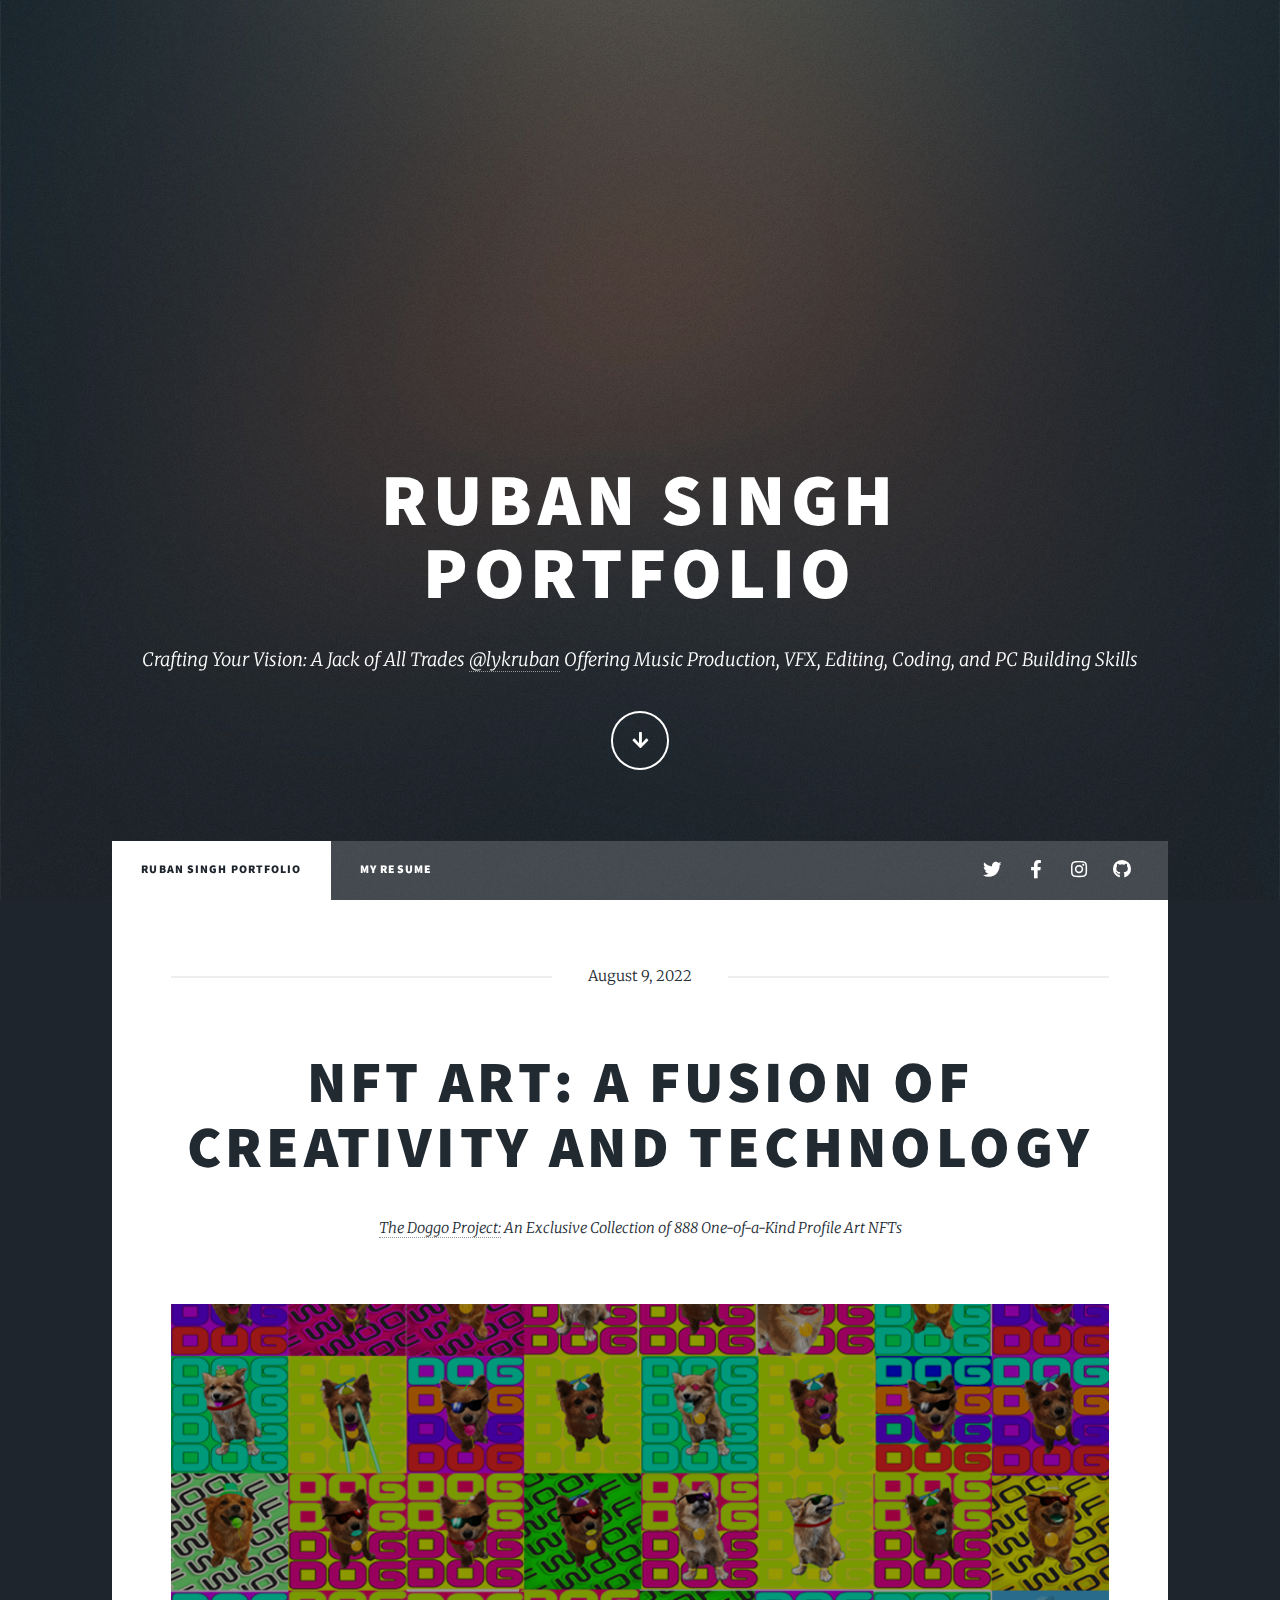
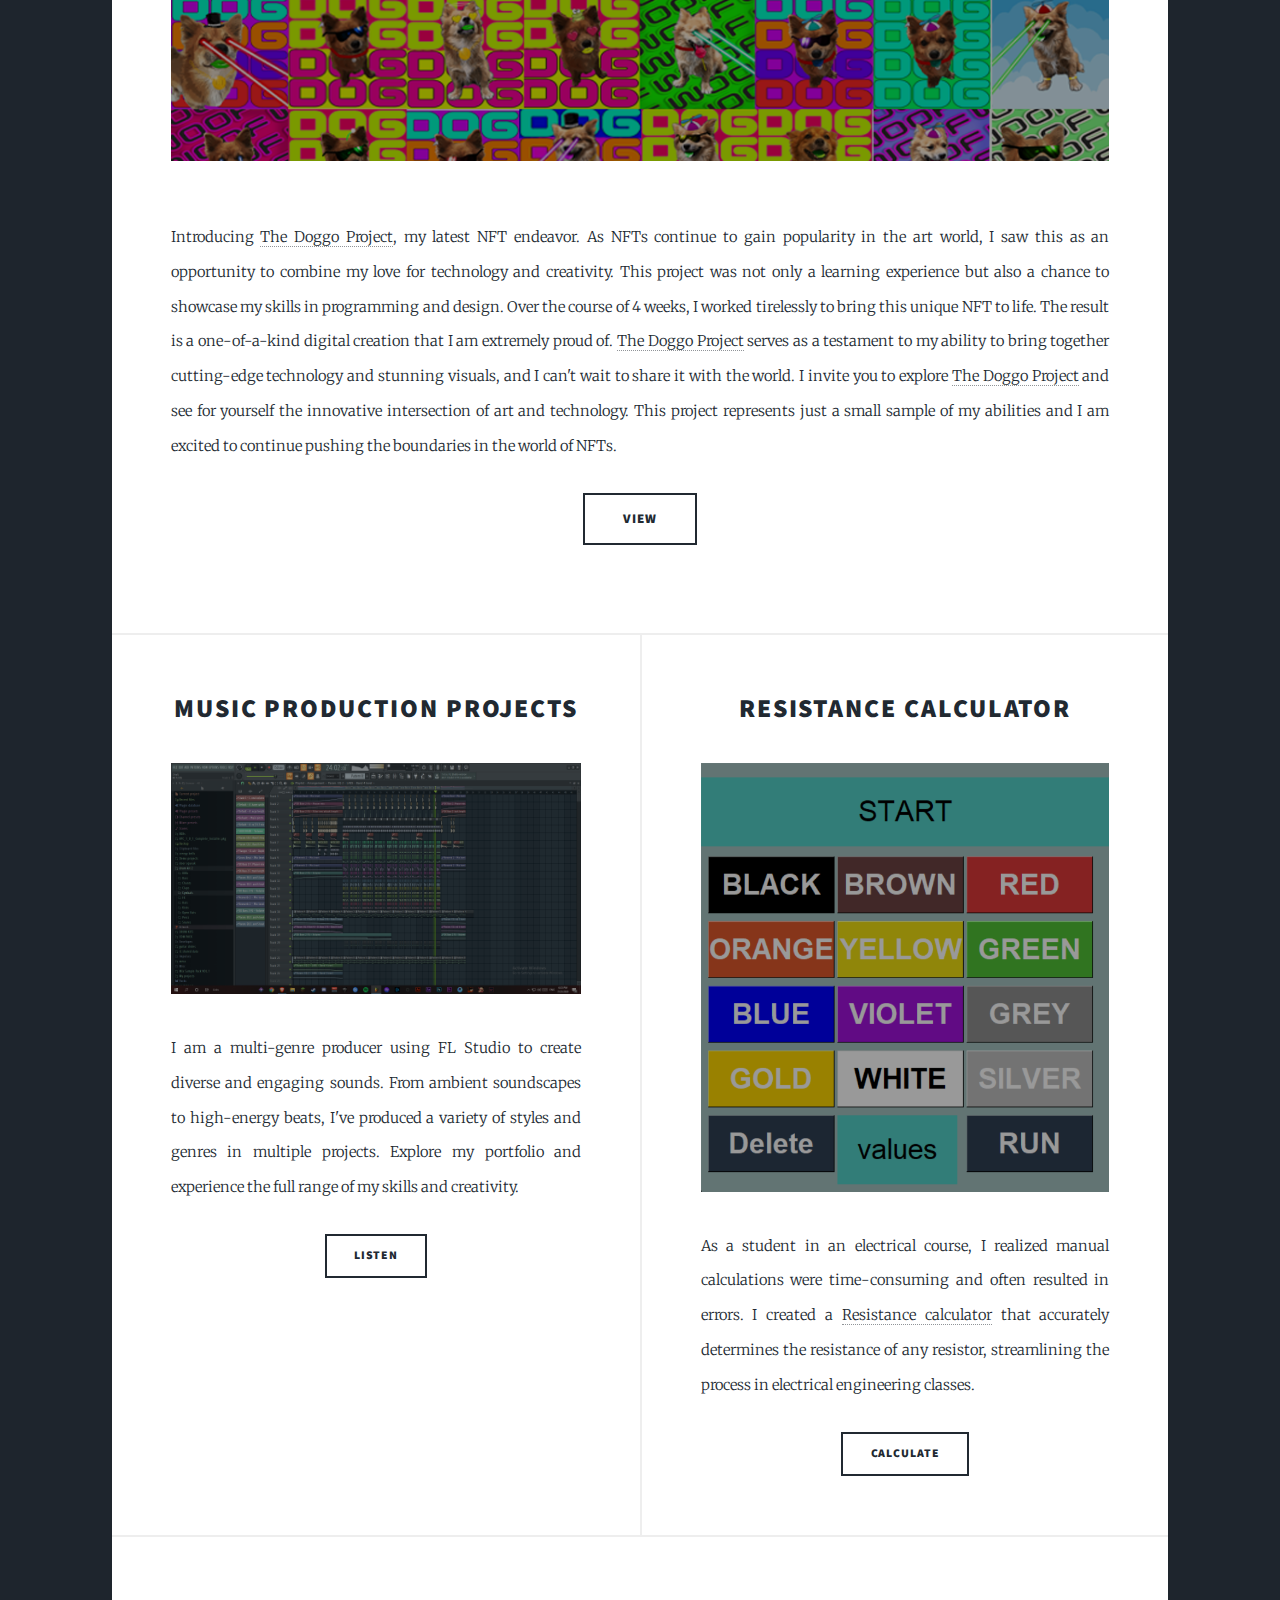
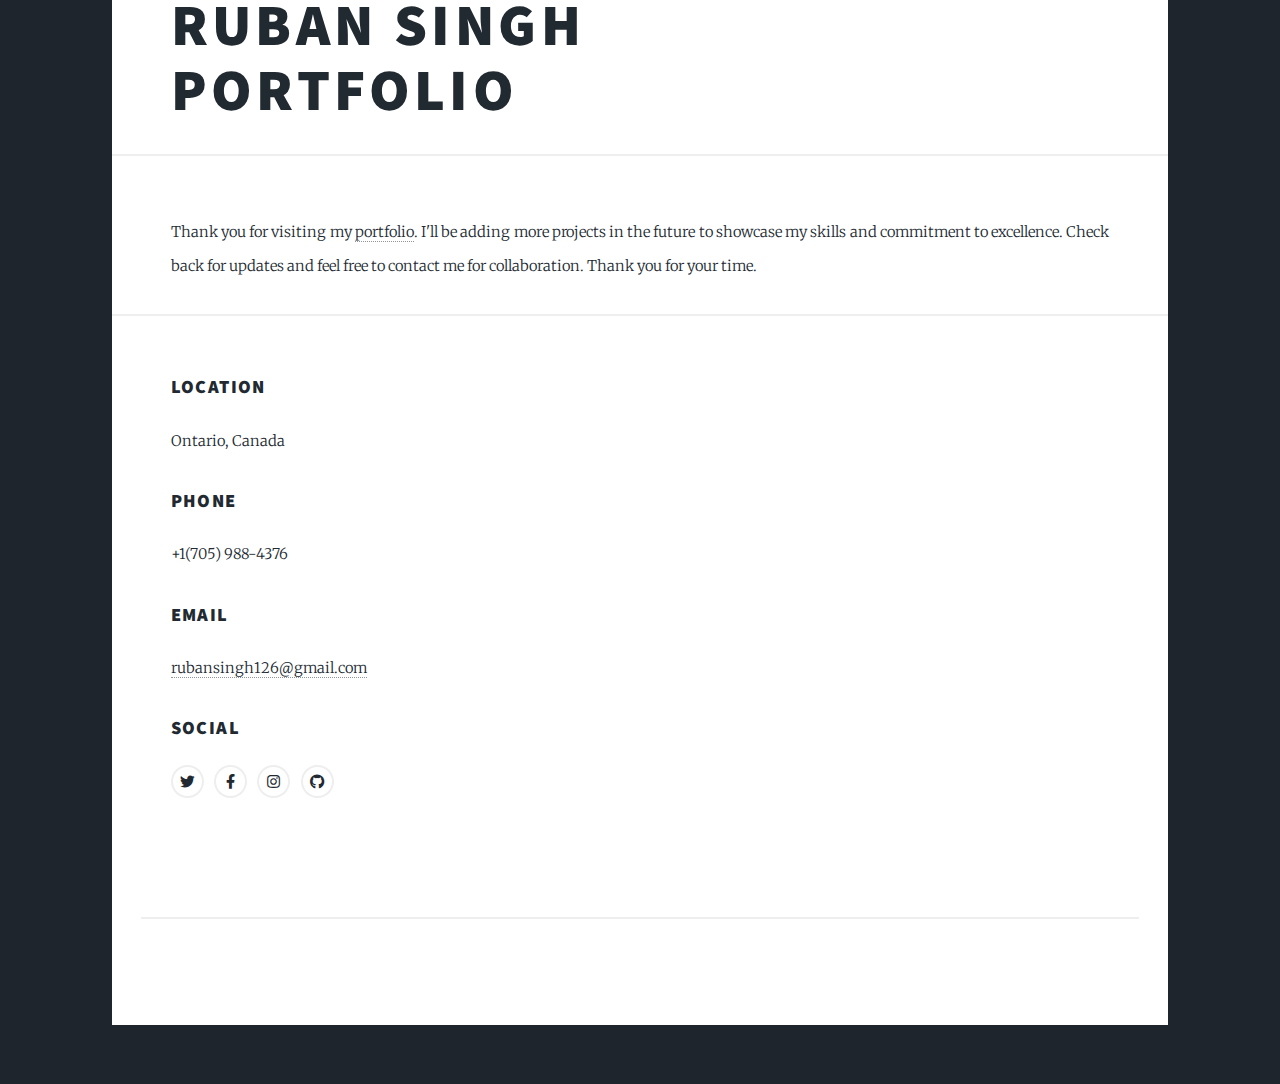
==== index.html @ 47e47269 "Add files via upload" ====
<!DOCTYPE HTML>
<!--
	Massively by HTML5 UP
	html5up.net | @ajlkn
	Free for personal and commercial use under the CCA 3.0 license (html5up.net/license)
-->
<html>
	<head>
		<title>Ruban Singh Portfolio</title>
		<meta charset="utf-8" />
		<meta name="viewport" content="width=device-width, initial-scale=1, user-scalable=no" />
		<link rel="stylesheet" href="assets/css/main.css" />
		<noscript><link rel="stylesheet" href="assets/css/noscript.css" /></noscript>
	</head>
	<body class="is-preload">

		<!-- Wrapper -->
			<div id="wrapper" class="fade-in">

				<!-- Intro -->
					<div id="intro">
						<h1>Ruban Singh<br />
						Portfolio</h1>
						<p>Crafting Your Vision: A Jack of All Trades <a href="https://github.com/lykruban">@lykruban</a> Offering Music Production, VFX, Editing, Coding, and PC Building Skills</p>
						<ul class="actions">
							<li><a href="#header" class="button icon solid solo fa-arrow-down scrolly">Continue</a></li>
						</ul>
					</div>

				<!-- Header -->
					<header id="header">
						<a href="https://github.com/lykruban" class="logo">@lykruban</a>
					</header>

				<!-- Nav -->
					<nav id="nav">
						<ul class="links">
							<li class="active"><a href="index.html">Ruban Singh Portfolio</a></li>
							<li><a href='Ruban Singh resume.docx' download>MY RESUME</a></li>
							<!--<li><a href="generic.html">Generic Page</a></li>
							<li><a href="elements.html">Elements Reference</a></li>-->
						</ul>
						<ul class="icons">
							<li><a href="#" class="icon brands fa-twitter"><span class="label">Twitter</span></a></li>
							<li><a href="#" class="icon brands fa-facebook-f"><span class="label">Facebook</span></a></li>
							<li><a href="https://www.instagram.com/lykruban" class="icon brands fa-instagram"><span class="label">Instagram</span></a></li>
							<li><a href="https://github.com/lykruban" class="icon brands fa-github"><span class="label">GitHub</span></a></li>
						</ul>
					</nav>

				<!-- Main -->
					<div id="main">

						<!-- Featured Post -->
							<article class="post featured">
								<header class="major">
									<span class="date">August 9, 2022</span>
									<h2><a href="https://github.com/lykruban/Doggo-Project">NFT Art: A Fusion of Creativity and Technology</a></h2>
									<p><a href="https://github.com/lykruban/Doggo-Project">The Doggo Project:</a> An Exclusive Collection of 888 One-of-a-Kind Profile Art NFTs</p>
								</header>
								<a href="images/pic01.jpg" class="image main"><img src="images/pic01.jpg" alt="" /></a>
								<p>Introducing <a href="https://github.com/lykruban/Doggo-Project">The Doggo Project</a>, my latest NFT endeavor. As NFTs continue to gain popularity in the art world, I saw this as an opportunity to combine my love for technology and creativity. This project was not only a learning experience but also a chance to showcase my skills in programming and design.
									Over the course of 4 weeks, I worked tirelessly to bring this unique NFT to life. The result is a one-of-a-kind digital creation that I am extremely proud of. <a href="https://github.com/lykruban/Doggo-Project">The Doggo Project</a> serves as a testament to my ability to bring together cutting-edge technology and stunning visuals, and I can't wait to share it with the world.
									I invite you to explore <a href="https://github.com/lykruban/Doggo-Project">The Doggo Project</a> and see for yourself the innovative intersection of art and technology. This project represents just a small sample of my abilities and I am excited to continue pushing the boundaries in the world of NFTs.</p>
								<ul class="actions special">
									<li><a href="https://github.com/lykruban/Doggo-Project" class="button large">View</a></li>
								</ul>
							</article>

						<!-- Posts -->
							<section class="posts">
								<article>
									<header>
										<h2><a href="https://soundcloud.com/ruban-singh-169886714/hare-hare-edm-remix?si=513251f7b9c2402fa556aaa190cc43b8&utm_source=clipboard&utm_medium=text&utm_campaign=social_sharing">Music Production projects</a></h2>
									</header>
									<a href="https://soundcloud.com/ruban-singh-169886714/hare-hare-edm-remix?si=513251f7b9c2402fa556aaa190cc43b8&utm_source=clipboard&utm_medium=text&utm_campaign=social_sharing" class="image fit"><img src="images/pic02.jpg" alt="" /></a>
									<p>I am a multi-genre producer using FL Studio to create diverse and engaging sounds. From ambient soundscapes to high-energy beats, I've produced a variety of styles and genres in multiple projects. Explore my portfolio and experience the full range of my skills and creativity.</p>
									<ul class="actions special">
										<li><a href="https://soundcloud.com/ruban-singh-169886714/hare-hare-edm-remix?si=513251f7b9c2402fa556aaa190cc43b8&utm_source=clipboard&utm_medium=text&utm_campaign=social_sharing" class="button">listen</a></li>
									</ul>
								</article>
								<article>
									<header>
										<h2><a href="https://github.com/lykruban/Calculator">Resistance calculator</a></h2>
									</header>
									<a href="https://github.com/lykruban/Calculator" class="image fit"><img src="images/pic03.jpg" alt="" /></a>
									<p>As a student in an electrical course, I realized manual calculations were time-consuming and often resulted in errors. I created a <a href="https://github.com/lykruban/Calculator">Resistance calculator</a> that accurately determines the resistance of any resistor, streamlining the process in electrical engineering classes.</p>
									<ul class="actions special">
										<li><a href="https://github.com/lykruban/Calculator" class="button">Calculate</a></li>
									</ul>
								</article>
								<!--<article>
									<header>
										<span class="date">April 18, 2017</span>
										<h2><a href="#">Ante mattis<br />
										interdum dolor</a></h2>
									</header>
									<a href="#" class="image fit"><img src="images/pic04.jpg" alt="" /></a>
									<p>Donec eget ex magna. Interdum et malesuada fames ac ante ipsum primis in faucibus. Pellentesque venenatis dolor imperdiet dolor mattis sagittis magna etiam.</p>
									<ul class="actions special">
										<li><a href="#" class="button">Full Story</a></li>
									</ul>
								</article>
								<article>
									<header>
										<span class="date">April 14, 2017</span>
										<h2><a href="#">Tempus sed<br />
										nulla imperdiet</a></h2>
									</header>
									<a href="#" class="image fit"><img src="images/pic05.jpg" alt="" /></a>
									<p>Donec eget ex magna. Interdum et malesuada fames ac ante ipsum primis in faucibus. Pellentesque venenatis dolor imperdiet dolor mattis sagittis magna etiam.</p>
									<ul class="actions special">
										<li><a href="#" class="button">Full Story</a></li>
									</ul>
								</article>
								<article>
									<header>
										<span class="date">April 11, 2017</span>
										<h2><a href="#">Odio magna<br />
										sed consectetur</a></h2>
									</header>
									<a href="#" class="image fit"><img src="images/pic06.jpg" alt="" /></a>
									<p>Donec eget ex magna. Interdum et malesuada fames ac ante ipsum primis in faucibus. Pellentesque venenatis dolor imperdiet dolor mattis sagittis magna etiam.</p>
									<ul class="actions special">
										<li><a href="#" class="button">Full Story</a></li>
									</ul>
								</article>
								<article>
									<header>
										<span class="date">April 7, 2017</span>
										<h2><a href="#">Augue lorem<br />
										primis vestibulum</a></h2>
									</header>
									<a href="#" class="image fit"><img src="images/pic07.jpg" alt="" /></a>
									<p>Donec eget ex magna. Interdum et malesuada fames ac ante ipsum primis in faucibus. Pellentesque venenatis dolor imperdiet dolor mattis sagittis magna etiam.</p>
									<ul class="actions special">
										<li><a href="#" class="button">Full Story</a></li>
									</ul>
								</article>-->
							</section>

						<h1>Ruban Singh<br />
						Portfolio</h1>
						<p>Thank you for visiting my <a href="#">portfolio</a></a>. I'll be adding more projects in the future to showcase my skills and commitment to excellence. Check back for updates and feel free to contact me for collaboration. Thank you for your time.</p>					

						<section class="split contact">
							<section class="alt">
								<h3>Location</h3>
								<p>Ontario, Canada</p>
							</section>
							<section>
								<h3>Phone</h3>
								<p>+1(705) 988-4376</p>
							</section>
							<section>
								<h3>Email</h3>
								<p><a href="mailto:rubansingh126@gmail.com?
									subject=subject text">
									rubansingh126@gmail.com</a></p>
							</section>
							<section>
								<h3>Social</h3>
								<ul class="icons alt">
									<li><a href="#" class="icon brands alt fa-twitter"><span class="label">Twitter</span></a></li>
									<li><a href="#" class="icon brands alt fa-facebook-f"><span class="label">Facebook</span></a></li>
									<li><a href="https://www.instagram.com/lykruban" class="icon brands alt fa-instagram"><span class="label">Instagram</span></a></li>
									<li><a href="https://github.com/lykruban" class="icon brands alt fa-github"><span class="label">GitHub</span></a></li>
								</ul>
							</section>
						</section>
					</footer>

				<!-- Copyright -->
					<div id="copyright">
						<ul><li>&copy; Untitled</li><li>Design: <a href="https://html5up.net">HTML5 UP</a></li></ul>
					</div>

			</div>

		<!-- Scripts -->
			<script src="assets/js/jquery.min.js"></script>
			<script src="assets/js/jquery.scrollex.min.js"></script>
			<script src="assets/js/jquery.scrolly.min.js"></script>
			<script src="assets/js/browser.min.js"></script>
			<script src="assets/js/breakpoints.min.js"></script>
			<script src="assets/js/util.js"></script>
			<script src="assets/js/main.js"></script>

	</body>
</html>
---- assets/css/main.css ----
@import url(fontawesome-all.min.css);
@import url("https://fonts.googleapis.com/css?family=Merriweather:300,700,300italic,700italic|Source+Sans+Pro:900");

/*
	Massively by HTML5 UP
	html5up.net | @ajlkn
	Free for personal and commercial use under the CCA 3.0 license (html5up.net/license)
*/

html, body, div, span, applet, object,
iframe, h1, h2, h3, h4, h5, h6, p, blockquote,
pre, a, abbr, acronym, address, big, cite,
code, del, dfn, em, img, ins, kbd, q, s, samp,
small, strike, strong, sub, sup, tt, var, b,
u, i, center, dl, dt, dd, ol, ul, li, fieldset,
form, label, legend, table, caption, tbody,
tfoot, thead, tr, th, td, article, aside,
canvas, details, embed, figure, figcaption,
footer, header, hgroup, menu, nav, output, ruby,
section, summary, time, mark, audio, video {
	margin: 0;
	padding: 0;
	border: 0;
	font-size: 100%;
	font: inherit;
	vertical-align: baseline;}

article, aside, details, figcaption, figure,
footer, header, hgroup, menu, nav, section {
	display: block;}

body {
	line-height: 1;
}

ol, ul {
	list-style: none;
}

blockquote, q {
	quotes: none;
}

	blockquote:before, blockquote:after, q:before, q:after {
		content: '';
		content: none;
	}

table {
	border-collapse: collapse;
	border-spacing: 0;
}

body {
	-webkit-text-size-adjust: none;
}

mark {
	background-color: transparent;
	color: inherit;
}

input::-moz-focus-inner {
	border: 0;
	padding: 0;
}

input, select, textarea {
	-moz-appearance: none;
	-webkit-appearance: none;
	-ms-appearance: none;
	appearance: none;
}

/* Basic */

	@-ms-viewport {
		width: device-width;
	}

	body {
		-ms-overflow-style: scrollbar;
	}

	@media screen and (max-width: 480px) {

		html, body {
			min-width: 320px;
		}

	}

	html {
		box-sizing: border-box;
	}

	*, *:before, *:after {
		box-sizing: inherit;
	}

	body {
		background-color: #1e252d;
	}

		body.is-preload *, body.is-preload *:before, body.is-preload *:after {
			-moz-animation: none !important;
			-webkit-animation: none !important;
			-ms-animation: none !important;
			animation: none !important;
			-moz-transition: none !important;
			-webkit-transition: none !important;
			-ms-transition: none !important;
			transition: none !important;
		}

/* Type */

	html {
		font-size: 16pt;
	}

		@media screen and (max-width: 1680px) {

			html {
				font-size: 12pt;
			}

		}

		@media screen and (max-width: 1280px) {

			html {
				font-size: 11pt;
			}

		}

		@media screen and (max-width: 360px) {

			html {
				font-size: 10pt;
			}

		}

	body {
		color: #212931;
	}

	body, input, select, textarea {
		font-family: "Merriweather", Georgia, serif;
		font-weight: 300;
		font-size: 1rem;
		line-height: 2.375;
	}

	a {
		-moz-transition: color 0.2s ease-in-out, background-color 0.2s ease-in-out, border-color 0.2s ease-in-out, box-shadow 0.2s ease-in-out;
		-webkit-transition: color 0.2s ease-in-out, background-color 0.2s ease-in-out, border-color 0.2s ease-in-out, box-shadow 0.2s ease-in-out;
		-ms-transition: color 0.2s ease-in-out, background-color 0.2s ease-in-out, border-color 0.2s ease-in-out, box-shadow 0.2s ease-in-out;
		transition: color 0.2s ease-in-out, background-color 0.2s ease-in-out, border-color 0.2s ease-in-out, box-shadow 0.2s ease-in-out;
		border-bottom: dotted 1px;
		text-decoration: none;
	}

		a:hover {
			border-bottom-color: transparent;
		}

	strong, b {
		font-weight: 600;
	}

	em, i {
		font-style: italic;
	}

	p {
		text-align: justify;
		margin: 0 0 2rem 0;
	}

	h1, h2, h3, h4, h5, h6 {
		font-family: "Source Sans Pro", Helvetica, sans-serif;
		font-weight: 900;
		line-height: 1.5;
		letter-spacing: 0.075em;
		text-transform: uppercase;
		margin: 0 0 1rem 0;
	}

		h1 a, h2 a, h3 a, h4 a, h5 a, h6 a {
			border-bottom: 0;
			color: inherit;
			text-decoration: none;
		}

	h1 {
		font-size: 4rem;
		line-height: 1.1;
		margin: 0 0 2rem 0;
	}

	h2 {
		font-size: 1.75rem;
		line-height: 1.3;
		margin: 0 0 1.5rem 0;
	}

	h3 {
		font-size: 1.25rem;
		margin: 0 0 1.5rem 0;
	}

	h4 {
		font-size: 1rem;
	}

	h5 {
		font-size: 0.9rem;
	}

	h6 {
		font-size: 0.8rem;
	}

	sub {
		font-size: 0.8rem;
		position: relative;
		top: 0.5rem;
	}

	sup {
		font-size: 0.8rem;
		position: relative;
		top: -0.5rem;
	}

	blockquote {
		border-left: solid 4px;
		font-style: italic;
		margin: 0 0 2rem 0;
		padding: 0.5rem 0 0.5rem 2rem;
	}

	code {
		border: solid 2px;
		font-family: "Courier New", monospace;
		font-size: 0.9rem;
		margin: 0 0.25rem;
		padding: 0.25rem 0.65rem;
	}

	pre {
		-webkit-overflow-scrolling: touch;
		font-family: "Courier New", monospace;
		font-size: 0.9rem;
		margin: 0 0 2rem 0;
	}

		pre code {
			display: block;
			line-height: 1.75;
			padding: 1rem 1.5rem;
			overflow-x: auto;
		}

	hr {
		border: 0;
		border-bottom: solid 2px;
		margin: 3rem 0;
	}

		hr.major {
			margin: 5rem 0;
		}

	.align-left {
		text-align: left;
	}

	.align-center {
		text-align: center;
	}

	.align-right {
		text-align: right;
	}

	input, select, textarea {
		color: #212931;
	}

	a {
		color: #212931;
		border-bottom-color: rgba(33, 41, 49, 0.5);
	}

		a:hover {
			border-bottom-color: transparent;
			color: #18bfef !important;
		}

	strong, b {
		color: #212931;
	}

	h1, h2, h3, h4, h5, h6 {
		color: #212931;
	}

	blockquote {
		border-left-color: #eeeeee;
	}

	code {
		background: rgba(220, 220, 220, 0.25);
		border-color: #eeeeee;
	}

	hr {
		border-bottom-color: #eeeeee;
	}

/* Row */

	.row {
		display: flex;
		flex-wrap: wrap;
		box-sizing: border-box;
		align-items: stretch;
	}

		.row > * {
			box-sizing: border-box;
		}

		.row.gtr-uniform > * > :last-child {
			margin-bottom: 0;
		}

		.row.aln-left {
			justify-content: flex-start;
		}

		.row.aln-center {
			justify-content: center;
		}

		.row.aln-right {
			justify-content: flex-end;
		}

		.row.aln-top {
			align-items: flex-start;
		}

		.row.aln-middle {
			align-items: center;
		}

		.row.aln-bottom {
			align-items: flex-end;
		}

		.row > .imp {
			order: -1;
		}

		.row > .col-1 {
			width: 8.33333%;
		}

		.row > .off-1 {
			margin-left: 8.33333%;
		}

		.row > .col-2 {
			width: 16.66667%;
		}

		.row > .off-2 {
			margin-left: 16.66667%;
		}

		.row > .col-3 {
			width: 25%;
		}

		.row > .off-3 {
			margin-left: 25%;
		}

		.row > .col-4 {
			width: 33.33333%;
		}

		.row > .off-4 {
			margin-left: 33.33333%;
		}

		.row > .col-5 {
			width: 41.66667%;
		}

		.row > .off-5 {
			margin-left: 41.66667%;
		}

		.row > .col-6 {
			width: 50%;
		}

		.row > .off-6 {
			margin-left: 50%;
		}

		.row > .col-7 {
			width: 58.33333%;
		}

		.row > .off-7 {
			margin-left: 58.33333%;
		}

		.row > .col-8 {
			width: 66.66667%;
		}

		.row > .off-8 {
			margin-left: 66.66667%;
		}

		.row > .col-9 {
			width: 75%;
		}

		.row > .off-9 {
			margin-left: 75%;
		}

		.row > .col-10 {
			width: 83.33333%;
		}

		.row > .off-10 {
			margin-left: 83.33333%;
		}

		.row > .col-11 {
			width: 91.66667%;
		}

		.row > .off-11 {
			margin-left: 91.66667%;
		}

		.row > .col-12 {
			width: 100%;
		}

		.row > .off-12 {
			margin-left: 100%;
		}

		.row.gtr-0 {
			margin-top: 0;
			margin-left: 0rem;
		}

			.row.gtr-0 > * {
				padding: 0 0 0 0rem;
			}

			.row.gtr-0.gtr-uniform {
				margin-top: 0rem;
			}

				.row.gtr-0.gtr-uniform > * {
					padding-top: 0rem;
				}

		.row.gtr-25 {
			margin-top: 0;
			margin-left: -0.375rem;
		}

			.row.gtr-25 > * {
				padding: 0 0 0 0.375rem;
			}

			.row.gtr-25.gtr-uniform {
				margin-top: -0.375rem;
			}

				.row.gtr-25.gtr-uniform > * {
					padding-top: 0.375rem;
				}

		.row.gtr-50 {
			margin-top: 0;
			margin-left: -0.75rem;
		}

			.row.gtr-50 > * {
				padding: 0 0 0 0.75rem;
			}

			.row.gtr-50.gtr-uniform {
				margin-top: -0.75rem;
			}

				.row.gtr-50.gtr-uniform > * {
					padding-top: 0.75rem;
				}

		.row {
			margin-top: 0;
			margin-left: -1.5rem;
		}

			.row > * {
				padding: 0 0 0 1.5rem;
			}

			.row.gtr-uniform {
				margin-top: -1.5rem;
			}

				.row.gtr-uniform > * {
					padding-top: 1.5rem;
				}

		.row.gtr-150 {
			margin-top: 0;
			margin-left: -2.25rem;
		}

			.row.gtr-150 > * {
				padding: 0 0 0 2.25rem;
			}

			.row.gtr-150.gtr-uniform {
				margin-top: -2.25rem;
			}

				.row.gtr-150.gtr-uniform > * {
					padding-top: 2.25rem;
				}

		.row.gtr-200 {
			margin-top: 0;
			margin-left: -3rem;
		}

			.row.gtr-200 > * {
				padding: 0 0 0 3rem;
			}

			.row.gtr-200.gtr-uniform {
				margin-top: -3rem;
			}

				.row.gtr-200.gtr-uniform > * {
					padding-top: 3rem;
				}

		@media screen and (max-width: 1680px) {

			.row {
				display: flex;
				flex-wrap: wrap;
				box-sizing: border-box;
				align-items: stretch;
			}

				.row > * {
					box-sizing: border-box;
				}

				.row.gtr-uniform > * > :last-child {
					margin-bottom: 0;
				}

				.row.aln-left {
					justify-content: flex-start;
				}

				.row.aln-center {
					justify-content: center;
				}

				.row.aln-right {
					justify-content: flex-end;
				}

				.row.aln-top {
					align-items: flex-start;
				}

				.row.aln-middle {
					align-items: center;
				}

				.row.aln-bottom {
					align-items: flex-end;
				}

				.row > .imp-xlarge {
					order: -1;
				}

				.row > .col-1-xlarge {
					width: 8.33333%;
				}

				.row > .off-1-xlarge {
					margin-left: 8.33333%;
				}

				.row > .col-2-xlarge {
					width: 16.66667%;
				}

				.row > .off-2-xlarge {
					margin-left: 16.66667%;
				}

				.row > .col-3-xlarge {
					width: 25%;
				}

				.row > .off-3-xlarge {
					margin-left: 25%;
				}

				.row > .col-4-xlarge {
					width: 33.33333%;
				}

				.row > .off-4-xlarge {
					margin-left: 33.33333%;
				}

				.row > .col-5-xlarge {
					width: 41.66667%;
				}

				.row > .off-5-xlarge {
					margin-left: 41.66667%;
				}

				.row > .col-6-xlarge {
					width: 50%;
				}

				.row > .off-6-xlarge {
					margin-left: 50%;
				}

				.row > .col-7-xlarge {
					width: 58.33333%;
				}

				.row > .off-7-xlarge {
					margin-left: 58.33333%;
				}

				.row > .col-8-xlarge {
					width: 66.66667%;
				}

				.row > .off-8-xlarge {
					margin-left: 66.66667%;
				}

				.row > .col-9-xlarge {
					width: 75%;
				}

				.row > .off-9-xlarge {
					margin-left: 75%;
				}

				.row > .col-10-xlarge {
					width: 83.33333%;
				}

				.row > .off-10-xlarge {
					margin-left: 83.33333%;
				}

				.row > .col-11-xlarge {
					width: 91.66667%;
				}

				.row > .off-11-xlarge {
					margin-left: 91.66667%;
				}

				.row > .col-12-xlarge {
					width: 100%;
				}

				.row > .off-12-xlarge {
					margin-left: 100%;
				}

				.row.gtr-0 {
					margin-top: 0;
					margin-left: 0rem;
				}

					.row.gtr-0 > * {
						padding: 0 0 0 0rem;
					}

					.row.gtr-0.gtr-uniform {
						margin-top: 0rem;
					}

						.row.gtr-0.gtr-uniform > * {
							padding-top: 0rem;
						}

				.row.gtr-25 {
					margin-top: 0;
					margin-left: -0.375rem;
				}

					.row.gtr-25 > * {
						padding: 0 0 0 0.375rem;
					}

					.row.gtr-25.gtr-uniform {
						margin-top: -0.375rem;
					}

						.row.gtr-25.gtr-uniform > * {
							padding-top: 0.375rem;
						}

				.row.gtr-50 {
					margin-top: 0;
					margin-left: -0.75rem;
				}

					.row.gtr-50 > * {
						padding: 0 0 0 0.75rem;
					}

					.row.gtr-50.gtr-uniform {
						margin-top: -0.75rem;
					}

						.row.gtr-50.gtr-uniform > * {
							padding-top: 0.75rem;
						}

				.row {
					margin-top: 0;
					margin-left: -1.5rem;
				}

					.row > * {
						padding: 0 0 0 1.5rem;
					}

					.row.gtr-uniform {
						margin-top: -1.5rem;
					}

						.row.gtr-uniform > * {
							padding-top: 1.5rem;
						}

				.row.gtr-150 {
					margin-top: 0;
					margin-left: -2.25rem;
				}

					.row.gtr-150 > * {
						padding: 0 0 0 2.25rem;
					}

					.row.gtr-150.gtr-uniform {
						margin-top: -2.25rem;
					}

						.row.gtr-150.gtr-uniform > * {
							padding-top: 2.25rem;
						}

				.row.gtr-200 {
					margin-top: 0;
					margin-left: -3rem;
				}

					.row.gtr-200 > * {
						padding: 0 0 0 3rem;
					}

					.row.gtr-200.gtr-uniform {
						margin-top: -3rem;
					}

						.row.gtr-200.gtr-uniform > * {
							padding-top: 3rem;
						}

		}

		@media screen and (max-width: 1280px) {

			.row {
				display: flex;
				flex-wrap: wrap;
				box-sizing: border-box;
				align-items: stretch;
			}

				.row > * {
					box-sizing: border-box;
				}

				.row.gtr-uniform > * > :last-child {
					margin-bottom: 0;
				}

				.row.aln-left {
					justify-content: flex-start;
				}

				.row.aln-center {
					justify-content: center;
				}

				.row.aln-right {
					justify-content: flex-end;
				}

				.row.aln-top {
					align-items: flex-start;
				}

				.row.aln-middle {
					align-items: center;
				}

				.row.aln-bottom {
					align-items: flex-end;
				}

				.row > .imp-large {
					order: -1;
				}

				.row > .col-1-large {
					width: 8.33333%;
				}

				.row > .off-1-large {
					margin-left: 8.33333%;
				}

				.row > .col-2-large {
					width: 16.66667%;
				}

				.row > .off-2-large {
					margin-left: 16.66667%;
				}

				.row > .col-3-large {
					width: 25%;
				}

				.row > .off-3-large {
					margin-left: 25%;
				}

				.row > .col-4-large {
					width: 33.33333%;
				}

				.row > .off-4-large {
					margin-left: 33.33333%;
				}

				.row > .col-5-large {
					width: 41.66667%;
				}

				.row > .off-5-large {
					margin-left: 41.66667%;
				}

				.row > .col-6-large {
					width: 50%;
				}

				.row > .off-6-large {
					margin-left: 50%;
				}

				.row > .col-7-large {
					width: 58.33333%;
				}

				.row > .off-7-large {
					margin-left: 58.33333%;
				}

				.row > .col-8-large {
					width: 66.66667%;
				}

				.row > .off-8-large {
					margin-left: 66.66667%;
				}

				.row > .col-9-large {
					width: 75%;
				}

				.row > .off-9-large {
					margin-left: 75%;
				}

				.row > .col-10-large {
					width: 83.33333%;
				}

				.row > .off-10-large {
					margin-left: 83.33333%;
				}

				.row > .col-11-large {
					width: 91.66667%;
				}

				.row > .off-11-large {
					margin-left: 91.66667%;
				}

				.row > .col-12-large {
					width: 100%;
				}

				.row > .off-12-large {
					margin-left: 100%;
				}

				.row.gtr-0 {
					margin-top: 0;
					margin-left: 0rem;
				}

					.row.gtr-0 > * {
						padding: 0 0 0 0rem;
					}

					.row.gtr-0.gtr-uniform {
						margin-top: 0rem;
					}

						.row.gtr-0.gtr-uniform > * {
							padding-top: 0rem;
						}

				.row.gtr-25 {
					margin-top: 0;
					margin-left: -0.375rem;
				}

					.row.gtr-25 > * {
						padding: 0 0 0 0.375rem;
					}

					.row.gtr-25.gtr-uniform {
						margin-top: -0.375rem;
					}

						.row.gtr-25.gtr-uniform > * {
							padding-top: 0.375rem;
						}

				.row.gtr-50 {
					margin-top: 0;
					margin-left: -0.75rem;
				}

					.row.gtr-50 > * {
						padding: 0 0 0 0.75rem;
					}

					.row.gtr-50.gtr-uniform {
						margin-top: -0.75rem;
					}

						.row.gtr-50.gtr-uniform > * {
							padding-top: 0.75rem;
						}

				.row {
					margin-top: 0;
					margin-left: -1.5rem;
				}

					.row > * {
						padding: 0 0 0 1.5rem;
					}

					.row.gtr-uniform {
						margin-top: -1.5rem;
					}

						.row.gtr-uniform > * {
							padding-top: 1.5rem;
						}

				.row.gtr-150 {
					margin-top: 0;
					margin-left: -2.25rem;
				}

					.row.gtr-150 > * {
						padding: 0 0 0 2.25rem;
					}

					.row.gtr-150.gtr-uniform {
						margin-top: -2.25rem;
					}

						.row.gtr-150.gtr-uniform > * {
							padding-top: 2.25rem;
						}

				.row.gtr-200 {
					margin-top: 0;
					margin-left: -3rem;
				}

					.row.gtr-200 > * {
						padding: 0 0 0 3rem;
					}

					.row.gtr-200.gtr-uniform {
						margin-top: -3rem;
					}

						.row.gtr-200.gtr-uniform > * {
							padding-top: 3rem;
						}

		}

		@media screen and (max-width: 980px) {

			.row {
				display: flex;
				flex-wrap: wrap;
				box-sizing: border-box;
				align-items: stretch;
			}

				.row > * {
					box-sizing: border-box;
				}

				.row.gtr-uniform > * > :last-child {
					margin-bottom: 0;
				}

				.row.aln-left {
					justify-content: flex-start;
				}

				.row.aln-center {
					justify-content: center;
				}

				.row.aln-right {
					justify-content: flex-end;
				}

				.row.aln-top {
					align-items: flex-start;
				}

				.row.aln-middle {
					align-items: center;
				}

				.row.aln-bottom {
					align-items: flex-end;
				}

				.row > .imp-medium {
					order: -1;
				}

				.row > .col-1-medium {
					width: 8.33333%;
				}

				.row > .off-1-medium {
					margin-left: 8.33333%;
				}

				.row > .col-2-medium {
					width: 16.66667%;
				}

				.row > .off-2-medium {
					margin-left: 16.66667%;
				}

				.row > .col-3-medium {
					width: 25%;
				}

				.row > .off-3-medium {
					margin-left: 25%;
				}

				.row > .col-4-medium {
					width: 33.33333%;
				}

				.row > .off-4-medium {
					margin-left: 33.33333%;
				}

				.row > .col-5-medium {
					width: 41.66667%;
				}

				.row > .off-5-medium {
					margin-left: 41.66667%;
				}

				.row > .col-6-medium {
					width: 50%;
				}

				.row > .off-6-medium {
					margin-left: 50%;
				}

				.row > .col-7-medium {
					width: 58.33333%;
				}

				.row > .off-7-medium {
					margin-left: 58.33333%;
				}

				.row > .col-8-medium {
					width: 66.66667%;
				}

				.row > .off-8-medium {
					margin-left: 66.66667%;
				}

				.row > .col-9-medium {
					width: 75%;
				}

				.row > .off-9-medium {
					margin-left: 75%;
				}

				.row > .col-10-medium {
					width: 83.33333%;
				}

				.row > .off-10-medium {
					margin-left: 83.33333%;
				}

				.row > .col-11-medium {
					width: 91.66667%;
				}

				.row > .off-11-medium {
					margin-left: 91.66667%;
				}

				.row > .col-12-medium {
					width: 100%;
				}

				.row > .off-12-medium {
					margin-left: 100%;
				}

				.row.gtr-0 {
					margin-top: 0;
					margin-left: 0rem;
				}

					.row.gtr-0 > * {
						padding: 0 0 0 0rem;
					}

					.row.gtr-0.gtr-uniform {
						margin-top: 0rem;
					}

						.row.gtr-0.gtr-uniform > * {
							padding-top: 0rem;
						}

				.row.gtr-25 {
					margin-top: 0;
					margin-left: -0.375rem;
				}

					.row.gtr-25 > * {
						padding: 0 0 0 0.375rem;
					}

					.row.gtr-25.gtr-uniform {
						margin-top: -0.375rem;
					}

						.row.gtr-25.gtr-uniform > * {
							padding-top: 0.375rem;
						}

				.row.gtr-50 {
					margin-top: 0;
					margin-left: -0.75rem;
				}

					.row.gtr-50 > * {
						padding: 0 0 0 0.75rem;
					}

					.row.gtr-50.gtr-uniform {
						margin-top: -0.75rem;
					}

						.row.gtr-50.gtr-uniform > * {
							padding-top: 0.75rem;
						}

				.row {
					margin-top: 0;
					margin-left: -1.5rem;
				}

					.row > * {
						padding: 0 0 0 1.5rem;
					}

					.row.gtr-uniform {
						margin-top: -1.5rem;
					}

						.row.gtr-uniform > * {
							padding-top: 1.5rem;
						}

				.row.gtr-150 {
					margin-top: 0;
					margin-left: -2.25rem;
				}

					.row.gtr-150 > * {
						padding: 0 0 0 2.25rem;
					}

					.row.gtr-150.gtr-uniform {
						margin-top: -2.25rem;
					}

						.row.gtr-150.gtr-uniform > * {
							padding-top: 2.25rem;
						}

				.row.gtr-200 {
					margin-top: 0;
					margin-left: -3rem;
				}

					.row.gtr-200 > * {
						padding: 0 0 0 3rem;
					}

					.row.gtr-200.gtr-uniform {
						margin-top: -3rem;
					}

						.row.gtr-200.gtr-uniform > * {
							padding-top: 3rem;
						}

		}

		@media screen and (max-width: 736px) {

			.row {
				display: flex;
				flex-wrap: wrap;
				box-sizing: border-box;
				align-items: stretch;
			}

				.row > * {
					box-sizing: border-box;
				}

				.row.gtr-uniform > * > :last-child {
					margin-bottom: 0;
				}

				.row.aln-left {
					justify-content: flex-start;
				}

				.row.aln-center {
					justify-content: center;
				}

				.row.aln-right {
					justify-content: flex-end;
				}

				.row.aln-top {
					align-items: flex-start;
				}

				.row.aln-middle {
					align-items: center;
				}

				.row.aln-bottom {
					align-items: flex-end;
				}

				.row > .imp-small {
					order: -1;
				}

				.row > .col-1-small {
					width: 8.33333%;
				}

				.row > .off-1-small {
					margin-left: 8.33333%;
				}

				.row > .col-2-small {
					width: 16.66667%;
				}

				.row > .off-2-small {
					margin-left: 16.66667%;
				}

				.row > .col-3-small {
					width: 25%;
				}

				.row > .off-3-small {
					margin-left: 25%;
				}

				.row > .col-4-small {
					width: 33.33333%;
				}

				.row > .off-4-small {
					margin-left: 33.33333%;
				}

				.row > .col-5-small {
					width: 41.66667%;
				}

				.row > .off-5-small {
					margin-left: 41.66667%;
				}

				.row > .col-6-small {
					width: 50%;
				}

				.row > .off-6-small {
					margin-left: 50%;
				}

				.row > .col-7-small {
					width: 58.33333%;
				}

				.row > .off-7-small {
					margin-left: 58.33333%;
				}

				.row > .col-8-small {
					width: 66.66667%;
				}

				.row > .off-8-small {
					margin-left: 66.66667%;
				}

				.row > .col-9-small {
					width: 75%;
				}

				.row > .off-9-small {
					margin-left: 75%;
				}

				.row > .col-10-small {
					width: 83.33333%;
				}

				.row > .off-10-small {
					margin-left: 83.33333%;
				}

				.row > .col-11-small {
					width: 91.66667%;
				}

				.row > .off-11-small {
					margin-left: 91.66667%;
				}

				.row > .col-12-small {
					width: 100%;
				}

				.row > .off-12-small {
					margin-left: 100%;
				}

				.row.gtr-0 {
					margin-top: 0;
					margin-left: 0rem;
				}

					.row.gtr-0 > * {
						padding: 0 0 0 0rem;
					}

					.row.gtr-0.gtr-uniform {
						margin-top: 0rem;
					}

						.row.gtr-0.gtr-uniform > * {
							padding-top: 0rem;
						}

				.row.gtr-25 {
					margin-top: 0;
					margin-left: -0.375rem;
				}

					.row.gtr-25 > * {
						padding: 0 0 0 0.375rem;
					}

					.row.gtr-25.gtr-uniform {
						margin-top: -0.375rem;
					}

						.row.gtr-25.gtr-uniform > * {
							padding-top: 0.375rem;
						}

				.row.gtr-50 {
					margin-top: 0;
					margin-left: -0.75rem;
				}

					.row.gtr-50 > * {
						padding: 0 0 0 0.75rem;
					}

					.row.gtr-50.gtr-uniform {
						margin-top: -0.75rem;
					}

						.row.gtr-50.gtr-uniform > * {
							padding-top: 0.75rem;
						}

				.row {
					margin-top: 0;
					margin-left: -1.5rem;
				}

					.row > * {
						padding: 0 0 0 1.5rem;
					}

					.row.gtr-uniform {
						margin-top: -1.5rem;
					}

						.row.gtr-uniform > * {
							padding-top: 1.5rem;
						}

				.row.gtr-150 {
					margin-top: 0;
					margin-left: -2.25rem;
				}

					.row.gtr-150 > * {
						padding: 0 0 0 2.25rem;
					}

					.row.gtr-150.gtr-uniform {
						margin-top: -2.25rem;
					}

						.row.gtr-150.gtr-uniform > * {
							padding-top: 2.25rem;
						}

				.row.gtr-200 {
					margin-top: 0;
					margin-left: -3rem;
				}

					.row.gtr-200 > * {
						padding: 0 0 0 3rem;
					}

					.row.gtr-200.gtr-uniform {
						margin-top: -3rem;
					}

						.row.gtr-200.gtr-uniform > * {
							padding-top: 3rem;
						}

		}

		@media screen and (max-width: 480px) {

			.row {
				display: flex;
				flex-wrap: wrap;
				box-sizing: border-box;
				align-items: stretch;
			}

				.row > * {
					box-sizing: border-box;
				}

				.row.gtr-uniform > * > :last-child {
					margin-bottom: 0;
				}

				.row.aln-left {
					justify-content: flex-start;
				}

				.row.aln-center {
					justify-content: center;
				}

				.row.aln-right {
					justify-content: flex-end;
				}

				.row.aln-top {
					align-items: flex-start;
				}

				.row.aln-middle {
					align-items: center;
				}

				.row.aln-bottom {
					align-items: flex-end;
				}

				.row > .imp-xsmall {
					order: -1;
				}

				.row > .col-1-xsmall {
					width: 8.33333%;
				}

				.row > .off-1-xsmall {
					margin-left: 8.33333%;
				}

				.row > .col-2-xsmall {
					width: 16.66667%;
				}

				.row > .off-2-xsmall {
					margin-left: 16.66667%;
				}

				.row > .col-3-xsmall {
					width: 25%;
				}

				.row > .off-3-xsmall {
					margin-left: 25%;
				}

				.row > .col-4-xsmall {
					width: 33.33333%;
				}

				.row > .off-4-xsmall {
					margin-left: 33.33333%;
				}

				.row > .col-5-xsmall {
					width: 41.66667%;
				}

				.row > .off-5-xsmall {
					margin-left: 41.66667%;
				}

				.row > .col-6-xsmall {
					width: 50%;
				}

				.row > .off-6-xsmall {
					margin-left: 50%;
				}

				.row > .col-7-xsmall {
					width: 58.33333%;
				}

				.row > .off-7-xsmall {
					margin-left: 58.33333%;
				}

				.row > .col-8-xsmall {
					width: 66.66667%;
				}

				.row > .off-8-xsmall {
					margin-left: 66.66667%;
				}

				.row > .col-9-xsmall {
					width: 75%;
				}

				.row > .off-9-xsmall {
					margin-left: 75%;
				}

				.row > .col-10-xsmall {
					width: 83.33333%;
				}

				.row > .off-10-xsmall {
					margin-left: 83.33333%;
				}

				.row > .col-11-xsmall {
					width: 91.66667%;
				}

				.row > .off-11-xsmall {
					margin-left: 91.66667%;
				}

				.row > .col-12-xsmall {
					width: 100%;
				}

				.row > .off-12-xsmall {
					margin-left: 100%;
				}

				.row.gtr-0 {
					margin-top: 0;
					margin-left: 0rem;
				}

					.row.gtr-0 > * {
						padding: 0 0 0 0rem;
					}

					.row.gtr-0.gtr-uniform {
						margin-top: 0rem;
					}

						.row.gtr-0.gtr-uniform > * {
							padding-top: 0rem;
						}

				.row.gtr-25 {
					margin-top: 0;
					margin-left: -0.375rem;
				}

					.row.gtr-25 > * {
						padding: 0 0 0 0.375rem;
					}

					.row.gtr-25.gtr-uniform {
						margin-top: -0.375rem;
					}

						.row.gtr-25.gtr-uniform > * {
							padding-top: 0.375rem;
						}

				.row.gtr-50 {
					margin-top: 0;
					margin-left: -0.75rem;
				}

					.row.gtr-50 > * {
						padding: 0 0 0 0.75rem;
					}

					.row.gtr-50.gtr-uniform {
						margin-top: -0.75rem;
					}

						.row.gtr-50.gtr-uniform > * {
							padding-top: 0.75rem;
						}

				.row {
					margin-top: 0;
					margin-left: -1.5rem;
				}

					.row > * {
						padding: 0 0 0 1.5rem;
					}

					.row.gtr-uniform {
						margin-top: -1.5rem;
					}

						.row.gtr-uniform > * {
							padding-top: 1.5rem;
						}

				.row.gtr-150 {
					margin-top: 0;
					margin-left: -2.25rem;
				}

					.row.gtr-150 > * {
						padding: 0 0 0 2.25rem;
					}

					.row.gtr-150.gtr-uniform {
						margin-top: -2.25rem;
					}

						.row.gtr-150.gtr-uniform > * {
							padding-top: 2.25rem;
						}

				.row.gtr-200 {
					margin-top: 0;
					margin-left: -3rem;
				}

					.row.gtr-200 > * {
						padding: 0 0 0 3rem;
					}

					.row.gtr-200.gtr-uniform {
						margin-top: -3rem;
					}

						.row.gtr-200.gtr-uniform > * {
							padding-top: 3rem;
						}

		}

		@media screen and (max-width: 360px) {

			.row {
				display: flex;
				flex-wrap: wrap;
				box-sizing: border-box;
				align-items: stretch;
			}

				.row > * {
					box-sizing: border-box;
				}

				.row.gtr-uniform > * > :last-child {
					margin-bottom: 0;
				}

				.row.aln-left {
					justify-content: flex-start;
				}

				.row.aln-center {
					justify-content: center;
				}

				.row.aln-right {
					justify-content: flex-end;
				}

				.row.aln-top {
					align-items: flex-start;
				}

				.row.aln-middle {
					align-items: center;
				}

				.row.aln-bottom {
					align-items: flex-end;
				}

				.row > .imp-xxsmall {
					order: -1;
				}

				.row > .col-1-xxsmall {
					width: 8.33333%;
				}

				.row > .off-1-xxsmall {
					margin-left: 8.33333%;
				}

				.row > .col-2-xxsmall {
					width: 16.66667%;
				}

				.row > .off-2-xxsmall {
					margin-left: 16.66667%;
				}

				.row > .col-3-xxsmall {
					width: 25%;
				}

				.row > .off-3-xxsmall {
					margin-left: 25%;
				}

				.row > .col-4-xxsmall {
					width: 33.33333%;
				}

				.row > .off-4-xxsmall {
					margin-left: 33.33333%;
				}

				.row > .col-5-xxsmall {
					width: 41.66667%;
				}

				.row > .off-5-xxsmall {
					margin-left: 41.66667%;
				}

				.row > .col-6-xxsmall {
					width: 50%;
				}

				.row > .off-6-xxsmall {
					margin-left: 50%;
				}

				.row > .col-7-xxsmall {
					width: 58.33333%;
				}

				.row > .off-7-xxsmall {
					margin-left: 58.33333%;
				}

				.row > .col-8-xxsmall {
					width: 66.66667%;
				}

				.row > .off-8-xxsmall {
					margin-left: 66.66667%;
				}

				.row > .col-9-xxsmall {
					width: 75%;
				}

				.row > .off-9-xxsmall {
					margin-left: 75%;
				}

				.row > .col-10-xxsmall {
					width: 83.33333%;
				}

				.row > .off-10-xxsmall {
					margin-left: 83.33333%;
				}

				.row > .col-11-xxsmall {
					width: 91.66667%;
				}

				.row > .off-11-xxsmall {
					margin-left: 91.66667%;
				}

				.row > .col-12-xxsmall {
					width: 100%;
				}

				.row > .off-12-xxsmall {
					margin-left: 100%;
				}

				.row.gtr-0 {
					margin-top: 0;
					margin-left: 0rem;
				}

					.row.gtr-0 > * {
						padding: 0 0 0 0rem;
					}

					.row.gtr-0.gtr-uniform {
						margin-top: 0rem;
					}

						.row.gtr-0.gtr-uniform > * {
							padding-top: 0rem;
						}

				.row.gtr-25 {
					margin-top: 0;
					margin-left: -0.375rem;
				}

					.row.gtr-25 > * {
						padding: 0 0 0 0.375rem;
					}

					.row.gtr-25.gtr-uniform {
						margin-top: -0.375rem;
					}

						.row.gtr-25.gtr-uniform > * {
							padding-top: 0.375rem;
						}

				.row.gtr-50 {
					margin-top: 0;
					margin-left: -0.75rem;
				}

					.row.gtr-50 > * {
						padding: 0 0 0 0.75rem;
					}

					.row.gtr-50.gtr-uniform {
						margin-top: -0.75rem;
					}

						.row.gtr-50.gtr-uniform > * {
							padding-top: 0.75rem;
						}

				.row {
					margin-top: 0;
					margin-left: -1.5rem;
				}

					.row > * {
						padding: 0 0 0 1.5rem;
					}

					.row.gtr-uniform {
						margin-top: -1.5rem;
					}

						.row.gtr-uniform > * {
							padding-top: 1.5rem;
						}

				.row.gtr-150 {
					margin-top: 0;
					margin-left: -2.25rem;
				}

					.row.gtr-150 > * {
						padding: 0 0 0 2.25rem;
					}

					.row.gtr-150.gtr-uniform {
						margin-top: -2.25rem;
					}

						.row.gtr-150.gtr-uniform > * {
							padding-top: 2.25rem;
						}

				.row.gtr-200 {
					margin-top: 0;
					margin-left: -3rem;
				}

					.row.gtr-200 > * {
						padding: 0 0 0 3rem;
					}

					.row.gtr-200.gtr-uniform {
						margin-top: -3rem;
					}

						.row.gtr-200.gtr-uniform > * {
							padding-top: 3rem;
						}

		}

/* Box */

	.box {
		border: solid 2px;
		margin-bottom: 2rem;
		padding: 1.5rem;
	}

		.box > :last-child,
		.box > :last-child > :last-child,
		.box > :last-child > :last-child > :last-child {
			margin-bottom: 0;
		}

		.box.alt {
			border: 0;
			border-radius: 0;
			padding: 0;
		}

	.box {
		border-color: #eeeeee;
	}

/* Button */

	input[type="submit"],
	input[type="reset"],
	input[type="button"],
	button,
	.button {
		-moz-appearance: none;
		-webkit-appearance: none;
		-ms-appearance: none;
		appearance: none;
		-moz-transition: background-color 0.2s ease-in-out, box-shadow 0.2s ease-in-out, color 0.2s ease-in-out;
		-webkit-transition: background-color 0.2s ease-in-out, box-shadow 0.2s ease-in-out, color 0.2s ease-in-out;
		-ms-transition: background-color 0.2s ease-in-out, box-shadow 0.2s ease-in-out, color 0.2s ease-in-out;
		transition: background-color 0.2s ease-in-out, box-shadow 0.2s ease-in-out, color 0.2s ease-in-out;
		border: 0;
		border-radius: 0;
		cursor: pointer;
		display: inline-block;
		font-family: "Source Sans Pro", Helvetica, sans-serif;
		font-size: 0.8rem;
		font-weight: 900;
		letter-spacing: 0.075em;
		height: 3rem;
		line-height: 3rem;
		padding: 0 2rem;
		text-align: center;
		text-decoration: none;
		text-transform: uppercase;
		white-space: nowrap;
	}

		input[type="submit"].icon:before,
		input[type="reset"].icon:before,
		input[type="button"].icon:before,
		button.icon:before,
		.button.icon:before {
			margin-right: 0.5rem;
		}

		input[type="submit"].icon.solo,
		input[type="reset"].icon.solo,
		input[type="button"].icon.solo,
		button.icon.solo,
		.button.icon.solo {
			position: relative;
			width: 4rem;
			height: 4rem;
			line-height: 4rem;
			border-radius: 4rem;
			text-indent: 4rem;
			overflow: hidden;
			padding: 0;
			white-space: nowrap;
		}

			input[type="submit"].icon.solo:before,
			input[type="reset"].icon.solo:before,
			input[type="button"].icon.solo:before,
			button.icon.solo:before,
			.button.icon.solo:before {
				position: absolute;
				display: block;
				top: 0;
				left: 0;
				width: inherit;
				height: inherit;
				line-height: inherit;
				font-size: 1.25rem;
				margin-right: 0;
				text-align: center;
				text-indent: 0;
			}

		input[type="submit"].fit,
		input[type="reset"].fit,
		input[type="button"].fit,
		button.fit,
		.button.fit {
			width: 100%;
		}

		input[type="submit"].small,
		input[type="reset"].small,
		input[type="button"].small,
		button.small,
		.button.small {
			font-size: 0.7rem;
			height: 2.5rem;
			line-height: 2.5rem;
			padding: 0 1.5rem;
		}

		input[type="submit"].large,
		input[type="reset"].large,
		input[type="button"].large,
		button.large,
		.button.large {
			font-size: 0.9rem;
			height: 3.5rem;
			line-height: 3.5rem;
			padding: 0 2.75rem;
		}

		@media screen and (max-width: 980px) {

			input[type="submit"],
			input[type="reset"],
			input[type="button"],
			button,
			.button {
				font-size: 0.9rem;
				height: 3.25rem;
				line-height: 3.25rem;
			}

				input[type="submit"].large,
				input[type="reset"].large,
				input[type="button"].large,
				button.large,
				.button.large {
					font-size: 1rem;
					height: 3.75rem;
					line-height: 3.75rem;
				}

		}

		input[type="submit"].disabled, input[type="submit"]:disabled,
		input[type="reset"].disabled,
		input[type="reset"]:disabled,
		input[type="button"].disabled,
		input[type="button"]:disabled,
		button.disabled,
		button:disabled,
		.button.disabled,
		.button:disabled {
			pointer-events: none;
			opacity: 0.25;
		}

	input[type="submit"],
	input[type="reset"],
	input[type="button"],
	button,
	.button {
		background-color: transparent;
		box-shadow: inset 0 0 0 2px #212931;
		color: #212931 !important;
	}

		input[type="submit"]:hover,
		input[type="reset"]:hover,
		input[type="button"]:hover,
		button:hover,
		.button:hover {
			box-shadow: inset 0 0 0 2px #18bfef;
			color: #18bfef !important;
		}

		input[type="submit"].primary,
		input[type="reset"].primary,
		input[type="button"].primary,
		button.primary,
		.button.primary {
			background-color: #212931;
			box-shadow: none;
			color: #ffffff !important;
		}

			input[type="submit"].primary:hover,
			input[type="reset"].primary:hover,
			input[type="button"].primary:hover,
			button.primary:hover,
			.button.primary:hover {
				background-color: #18bfef;
			}

/* Form */

	form {
		margin: 0 0 2rem 0;
	}

		form > :last-child {
			margin-bottom: 0;
		}

		form > .fields {
			display: -moz-flex;
			display: -webkit-flex;
			display: -ms-flex;
			display: flex;
			-moz-flex-wrap: wrap;
			-webkit-flex-wrap: wrap;
			-ms-flex-wrap: wrap;
			flex-wrap: wrap;
			width: calc(100% + 3rem);
			margin: -1.5rem 0 2rem -1.5rem;
		}

			form > .fields > .field {
				-moz-flex-grow: 0;
				-webkit-flex-grow: 0;
				-ms-flex-grow: 0;
				flex-grow: 0;
				-moz-flex-shrink: 0;
				-webkit-flex-shrink: 0;
				-ms-flex-shrink: 0;
				flex-shrink: 0;
				padding: 1.5rem 0 0 1.5rem;
				width: calc(100% - 1.5rem);
			}

				form > .fields > .field.half {
					width: calc(50% - 0.75rem);
				}

				form > .fields > .field.third {
					width: calc(100%/3 - 0.5rem);
				}

				form > .fields > .field.quarter {
					width: calc(25% - 0.375rem);
				}

		@media screen and (max-width: 480px) {

			form > .fields {
				width: calc(100% + 3rem);
				margin: -1.5rem 0 2rem -1.5rem;
			}

				form > .fields > .field {
					padding: 1.5rem 0 0 1.5rem;
					width: calc(100% - 1.5rem);
				}

					form > .fields > .field.half {
						width: calc(100% - 1.5rem);
					}

					form > .fields > .field.third {
						width: calc(100% - 1.5rem);
					}

					form > .fields > .field.quarter {
						width: calc(100% - 1.5rem);
					}

		}

	label {
		display: block;
		font-family: "Source Sans Pro", Helvetica, sans-serif;
		font-weight: 900;
		line-height: 1.5;
		letter-spacing: 0.075em;
		font-size: 0.8rem;
		text-transform: uppercase;
		margin: 0 0 0.75rem 0;
	}

		@media screen and (max-width: 980px) {

			label {
				font-size: 0.9rem;
			}

		}

	input[type="text"],
	input[type="password"],
	input[type="email"],
	select,
	textarea {
		-moz-appearance: none;
		-webkit-appearance: none;
		-ms-appearance: none;
		appearance: none;
		background: transparent;
		border-radius: 0;
		border: solid 2px;
		color: inherit;
		display: block;
		outline: 0;
		padding: 0 1rem;
		text-decoration: none;
		width: 100%;
	}

		input[type="text"]:invalid,
		input[type="password"]:invalid,
		input[type="email"]:invalid,
		select:invalid,
		textarea:invalid {
			box-shadow: none;
		}

	select {
		background-size: 1.25rem;
		background-repeat: no-repeat;
		background-position: calc(100% - 1rem) center;
		height: 3rem;
		padding-right: 3rem;
		text-overflow: ellipsis;
	}

		select:focus::-ms-value {
			background-color: transparent;
		}

		select::-ms-expand {
			display: none;
		}

	input[type="text"],
	input[type="password"],
	input[type="email"],
	select {
		height: 3rem;
	}

	textarea {
		padding: 0.75rem 1rem;
	}

	input[type="checkbox"],
	input[type="radio"] {
		-moz-appearance: none;
		-webkit-appearance: none;
		-ms-appearance: none;
		appearance: none;
		display: block;
		float: left;
		margin-right: -2rem;
		opacity: 0;
		width: 1rem;
		z-index: -1;
	}

		input[type="checkbox"] + label,
		input[type="radio"] + label {
			text-decoration: none;
			cursor: pointer;
			display: inline-block;
			font-size: 1rem;
			letter-spacing: 0;
			font-family: "Merriweather", Georgia, serif;
			text-transform: none;
			font-weight: 300;
			padding-left: 2.8rem;
			padding-right: 1rem;
			position: relative;
		}

			input[type="checkbox"] + label:before,
			input[type="radio"] + label:before {
				-moz-osx-font-smoothing: grayscale;
				-webkit-font-smoothing: antialiased;
				display: inline-block;
				font-style: normal;
				font-variant: normal;
				text-rendering: auto;
				line-height: 1;
				text-transform: none !important;
				font-family: 'Font Awesome 5 Free';
				font-weight: 900;
			}

			input[type="checkbox"] + label:before,
			input[type="radio"] + label:before {
				border-radius: 0;
				border: solid 2px;
				content: '';
				display: inline-block;
				font-size: 0.8rem;
				height: 1.8rem;
				left: 0;
				line-height: 1.65rem;
				position: absolute;
				text-align: center;
				top: -0.125rem;
				width: 1.8rem;
			}

		input[type="checkbox"]:checked + label:before,
		input[type="radio"]:checked + label:before {
			content: '\f00c';
		}

	input[type="checkbox"] + label:before {
		border-radius: 0;
	}

	input[type="radio"] + label:before {
		border-radius: 100%;
	}

	::-webkit-input-placeholder {
		opacity: 1.0;
	}

	:-moz-placeholder {
		opacity: 1.0;
	}

	::-moz-placeholder {
		opacity: 1.0;
	}

	:-ms-input-placeholder {
		opacity: 1.0;
	}

	label {
		color: #212931;
	}

	input[type="text"],
	input[type="password"],
	input[type="email"],
	select,
	textarea {
		border-color: #eeeeee;
	}

		input[type="text"]:focus,
		input[type="password"]:focus,
		input[type="email"]:focus,
		select:focus,
		textarea:focus {
			border-color: #18bfef;
		}

	select {
		background-image: url("data:image/svg+xml;charset=utf8,%3Csvg xmlns='http://www.w3.org/2000/svg' width='40' height='40' preserveAspectRatio='none' viewBox='0 0 40 40'%3E%3Cpath d='M9.4,12.3l10.4,10.4l10.4-10.4c0.2-0.2,0.5-0.4,0.9-0.4c0.3,0,0.6,0.1,0.9,0.4l3.3,3.3c0.2,0.2,0.4,0.5,0.4,0.9 c0,0.4-0.1,0.6-0.4,0.9L20.7,31.9c-0.2,0.2-0.5,0.4-0.9,0.4c-0.3,0-0.6-0.1-0.9-0.4L4.3,17.3c-0.2-0.2-0.4-0.5-0.4-0.9 c0-0.4,0.1-0.6,0.4-0.9l3.3-3.3c0.2-0.2,0.5-0.4,0.9-0.4S9.1,12.1,9.4,12.3z' fill='%23eeeeee' /%3E%3C/svg%3E");
	}

		select option {
			background-color: #ffffff;
			color: #212931;
		}

	.select-wrapper:before {
		color: #eeeeee;
	}

	input[type="checkbox"] + label,
	input[type="radio"] + label {
		color: #212931;
	}

		input[type="checkbox"] + label:before,
		input[type="radio"] + label:before {
			border-color: #eeeeee;
		}

	input[type="checkbox"]:checked + label:before,
	input[type="radio"]:checked + label:before {
		background-color: #212931;
		border-color: #212931;
		color: #ffffff;
	}

	input[type="checkbox"]:focus + label:before,
	input[type="radio"]:focus + label:before {
		border-color: #18bfef;
	}

	::-webkit-input-placeholder {
		color: #909498 !important;
	}

	:-moz-placeholder {
		color: #909498 !important;
	}

	::-moz-placeholder {
		color: #909498 !important;
	}

	:-ms-input-placeholder {
		color: #909498 !important;
	}

	.formerize-placeholder {
		color: #909498 !important;
	}

/* Icon */

	.icon {
		text-decoration: none;
		border-bottom: none;
		position: relative;
	}

		.icon:before {
			-moz-osx-font-smoothing: grayscale;
			-webkit-font-smoothing: antialiased;
			display: inline-block;
			font-style: normal;
			font-variant: normal;
			text-rendering: auto;
			line-height: 1;
			text-transform: none !important;
			font-family: 'Font Awesome 5 Free';
			font-weight: 400;
		}

		.icon > .label {
			display: none;
		}

		.icon:before {
			line-height: inherit;
		}

		.icon.solid:before {
			font-weight: 900;
		}

		.icon.brands:before {
			font-family: 'Font Awesome 5 Brands';
		}

/* Image */

	.image {
		border: 0;
		display: inline-block;
		position: relative;
	}

		.image img {
			display: block;
		}

		.image.left, .image.right {
			max-width: 40%;
		}

			.image.left img, .image.right img {
				width: 100%;
			}

		.image.left {
			float: left;
			margin: 0 2rem 2rem 0;
			top: 0.75rem;
		}

		.image.right {
			float: right;
			margin: 0 0 2rem 2rem;
			top: 0.75rem;
		}

		.image.fit {
			display: block;
			margin: 2.5rem 0;
			width: 100%;
		}

			.image.fit:first-child {
				margin-top: 0;
			}

			.image.fit img {
				width: 100%;
			}

		.image.main {
			display: block;
			margin: 4rem 0;
			width: 100%;
		}

		img{
			filter: brightness(60%);
			transition: filter .3s ease;
		}
		img:hover{
			filter: brightness(100%);
		}
			.image.main:first-child {
				margin-top: 0;
			}

			.image.main img {
				width: 100%;
			}

		@media screen and (max-width: 736px) {

			.image.fit {
				margin: 2rem 0;
			}

			.image.main {
				margin: 2rem 0;
			}

		}

	a.image {
		overflow: hidden;
	}

		a.image img {
			-moz-transition: -moz-transform 0.2s ease-out;
			-webkit-transition: -webkit-transform 0.2s ease-out;
			-ms-transition: -ms-transform 0.2s ease-out;
			transition: transform 0.2s ease-out;
		}

		a.image:hover img {
			-moz-transform: scale(1.05);
			-webkit-transform: scale(1.05);
			-ms-transform: scale(1.05);
			transform: scale(1.05);
		}

/* Actions */

	ul.actions {
		display: -moz-flex;
		display: -webkit-flex;
		display: -ms-flex;
		display: flex;
		cursor: default;
		list-style: none;
		margin-left: -1rem;
		padding-left: 0;
	}

		ul.actions li {
			padding: 0 0 0 1rem;
			vertical-align: middle;
		}

		ul.actions.special {
			-moz-justify-content: center;
			-webkit-justify-content: center;
			-ms-justify-content: center;
			justify-content: center;
			width: 100%;
			margin-left: 0;
		}

			ul.actions.special li:first-child {
				padding-left: 0;
			}

		ul.actions.stacked {
			-moz-flex-direction: column;
			-webkit-flex-direction: column;
			-ms-flex-direction: column;
			flex-direction: column;
			margin-left: 0;
		}

			ul.actions.stacked li {
				padding: 1.3rem 0 0 0;
			}

				ul.actions.stacked li:first-child {
					padding-top: 0;
				}

		ul.actions.fit {
			width: calc(100% + 1rem);
		}

			ul.actions.fit li {
				-moz-flex-grow: 1;
				-webkit-flex-grow: 1;
				-ms-flex-grow: 1;
				flex-grow: 1;
				-moz-flex-shrink: 1;
				-webkit-flex-shrink: 1;
				-ms-flex-shrink: 1;
				flex-shrink: 1;
				width: 100%;
			}

				ul.actions.fit li > * {
					width: 100%;
				}

			ul.actions.fit.stacked {
				width: 100%;
			}

		@media screen and (max-width: 480px) {

			ul.actions:not(.fixed) {
				-moz-flex-direction: column;
				-webkit-flex-direction: column;
				-ms-flex-direction: column;
				flex-direction: column;
				margin-left: 0;
				width: 100% !important;
			}

				ul.actions:not(.fixed) li {
					-moz-flex-grow: 1;
					-webkit-flex-grow: 1;
					-ms-flex-grow: 1;
					flex-grow: 1;
					-moz-flex-shrink: 1;
					-webkit-flex-shrink: 1;
					-ms-flex-shrink: 1;
					flex-shrink: 1;
					padding: 1rem 0 0 0;
					text-align: center;
					width: 100%;
				}

					ul.actions:not(.fixed) li > * {
						width: 100%;
					}

					ul.actions:not(.fixed) li:first-child {
						padding-top: 0;
					}

					ul.actions:not(.fixed) li input[type="submit"],
					ul.actions:not(.fixed) li input[type="reset"],
					ul.actions:not(.fixed) li input[type="button"],
					ul.actions:not(.fixed) li button,
					ul.actions:not(.fixed) li .button {
						width: 100%;
					}

						ul.actions:not(.fixed) li input[type="submit"].icon:before,
						ul.actions:not(.fixed) li input[type="reset"].icon:before,
						ul.actions:not(.fixed) li input[type="button"].icon:before,
						ul.actions:not(.fixed) li button.icon:before,
						ul.actions:not(.fixed) li .button.icon:before {
							margin-left: -0.5rem;
						}

		}

/* Icons */

	ul.icons {
		cursor: default;
		list-style: none;
		padding-left: 0;
	}

		ul.icons li {
			display: inline-block;
			padding: 0 0.5rem 0 0;
			vertical-align: middle;
		}

			ul.icons li:last-child {
				padding-right: 0;
			}

			ul.icons li .icon:before {
				width: 2.25rem;
				height: 2.25rem;
				line-height: 2.25rem;
				display: inline-block;
				text-align: center;
				border-radius: 100%;
				font-size: 1.25rem;
			}

		ul.icons.alt li .icon:before {
			-moz-transition: color 0.2s ease-in-out, background-color 0.2s ease-in-out, border-color 0.2s ease-in-out, box-shadow 0.2s ease-in-out;
			-webkit-transition: color 0.2s ease-in-out, background-color 0.2s ease-in-out, border-color 0.2s ease-in-out, box-shadow 0.2s ease-in-out;
			-ms-transition: color 0.2s ease-in-out, background-color 0.2s ease-in-out, border-color 0.2s ease-in-out, box-shadow 0.2s ease-in-out;
			transition: color 0.2s ease-in-out, background-color 0.2s ease-in-out, border-color 0.2s ease-in-out, box-shadow 0.2s ease-in-out;
			font-size: 1rem;
		}

/* List */

	ol {
		list-style: decimal;
		margin: 0 0 2rem 0;
		padding-left: 1.25rem;
	}

		ol li {
			padding-left: 0.25rem;
		}

	ul {
		list-style: disc;
		margin: 0 0 2rem 0;
		padding-left: 1rem;
	}

		ul li {
			padding-left: 0.5rem;
		}

		ul.divided {
			list-style: none;
			padding-left: 0;
		}

			ul.divided li {
				border-top: solid 1px;
				padding: 0.5rem 0;
			}

				ul.divided li:first-child {
					border-top: 0;
					padding-top: 0;
				}

	dl {
		margin: 0 0 2rem 0;
	}

		dl dt {
			display: block;
			font-weight: 600;
			margin: 0 0 1rem 0;
		}

		dl dd {
			margin-left: 2rem;
		}

	ul.divided li {
		border-top-color: #eeeeee;
	}

	ul.icons li a.icon:hover:before {
		color: #18bfef;
	}

	ul.icons.alt li .icon:before {
		box-shadow: inset 0 0 0 2px #eeeeee;
	}

	ul.icons.alt li a.icon:hover:before {
		box-shadow: inset 0 0 0 2px #18bfef;
	}

/* Section/Article */

	section.special, article.special {
		text-align: center;
	}

	header {
		cursor: default;
	}

		header > .date {
			display: block;
			font-size: 0.8rem;
			height: 1;
			margin: 0 0 1rem 0;
			position: relative;
		}

		header > p {
			font-style: italic;
		}

		header > h1 + p {
			font-size: 1.1rem;
			margin-top: -0.5rem;
			line-height: 2;
		}

		header > h2 + p {
			font-size: 1rem;
			margin-top: -0.75rem;
		}

		header > h3 + p {
			font-size: 0.9rem;
			margin-top: -0.75rem;
		}

		header > h4 + p {
			font-size: 0.8rem;
			margin-top: -0.75rem;
		}

		header.major {
			margin: 0 0 4rem 0;
			text-align: center;
		}

			header.major > :last-child {
				margin-bottom: 0;
			}

			header.major > p {
				margin-top: 0;
				text-align: center;
			}

			header.major > .date {
				font-size: 1rem;
				margin: 0 0 4rem 0;
			}

				header.major > .date:before, header.major > .date:after {
					content: '';
					display: block;
					position: absolute;
					top: 50%;
					width: calc(50% - 6rem);
					border-top: solid 2px;
				}

				header.major > .date:before {
					left: 0;
				}

				header.major > .date:after {
					right: 0;
				}

		@media screen and (max-width: 980px) {

			header br {
				display: none;
			}

		}

		@media screen and (max-width: 736px) {

			header.major {
				margin: 0 0 2rem 0;
			}

		}

	header.major .date:before, header.major .date:after {
		border-top-color: #eeeeee;
	}

/* Table */

	.table-wrapper {
		-webkit-overflow-scrolling: touch;
		overflow-x: auto;
	}

	table {
		margin: 0 0 2rem 0;
		width: 100%;
	}

		table tbody tr {
			border: solid 1px;
			border-left: 0;
			border-right: 0;
		}

		table td {
			padding: 0.75rem 0.75rem;
		}

		table th {
			font-family: "Source Sans Pro", Helvetica, sans-serif;
			font-size: 0.8rem;
			font-weight: 900;
			letter-spacing: 0.075em;
			line-height: 1.5;
			padding: 0 0.75rem 0.75rem 0.75rem;
			text-align: left;
			text-transform: uppercase;
		}

			@media screen and (max-width: 980px) {

				table th {
					font-size: 0.9rem;
				}

			}

		table thead {
			border-bottom: solid 2px;
		}

		table tfoot {
			border-top: solid 2px;
		}

		table.alt {
			border-collapse: separate;
		}

			table.alt tbody tr td {
				border: solid 1px;
				border-left-width: 0;
				border-top-width: 0;
			}

				table.alt tbody tr td:first-child {
					border-left-width: 1px;
				}

			table.alt tbody tr:first-child td {
				border-top-width: 1px;
			}

			table.alt thead {
				border-bottom: 0;
			}

			table.alt tfoot {
				border-top: 0;
			}

	table tbody tr {
		border-color: #eeeeee;
	}

		table tbody tr:nth-child(2n + 1) {
			background-color: rgba(220, 220, 220, 0.25);
		}

	table th {
		color: #212931;
	}

	table thead {
		border-bottom-color: #eeeeee;
	}

	table tfoot {
		border-top-color: #eeeeee;
	}

	table.alt tbody tr td {
		border-color: #eeeeee;
	}

/* Pagination */

	.pagination {
		display: -moz-inline-flex;
		display: -webkit-inline-flex;
		display: -ms-inline-flex;
		display: inline-flex;
		-moz-user-select: none;
		-webkit-user-select: none;
		-ms-user-select: none;
		user-select: none;
		cursor: default;
		list-style: none;
		margin: 0 0 2rem 2px;
		padding: 0;
	}

		.pagination a, .pagination span {
			-moz-transition: background-color 0.2s ease-in-out, border-color 0.2s ease-in-out, box-shadow 0.2s ease-in-out, color 0.2s ease-in-out;
			-webkit-transition: background-color 0.2s ease-in-out, border-color 0.2s ease-in-out, box-shadow 0.2s ease-in-out, color 0.2s ease-in-out;
			-ms-transition: background-color 0.2s ease-in-out, border-color 0.2s ease-in-out, box-shadow 0.2s ease-in-out, color 0.2s ease-in-out;
			transition: background-color 0.2s ease-in-out, border-color 0.2s ease-in-out, box-shadow 0.2s ease-in-out, color 0.2s ease-in-out;
			border: solid 2px;
			display: inline-block;
			font-family: "Source Sans Pro", Helvetica, sans-serif;
			font-size: 0.8rem;
			font-weight: 900;
			height: 3rem;
			letter-spacing: 0.075em;
			line-height: calc(3rem - 4px);
			margin-left: -2px;
			min-width: 3rem;
			position: relative;
			text-align: center;
			text-decoration: none;
			text-transform: uppercase;
		}

		.pagination .next, .pagination .previous {
			text-decoration: none;
			padding: 0 1.75rem;
		}

			.pagination .next:before, .pagination .previous:before {
				-moz-osx-font-smoothing: grayscale;
				-webkit-font-smoothing: antialiased;
				display: inline-block;
				font-style: normal;
				font-variant: normal;
				text-rendering: auto;
				line-height: 1;
				text-transform: none !important;
				font-family: 'Font Awesome 5 Free';
				font-weight: 900;
			}

			.pagination .next:before, .pagination .previous:before {
				display: inline-block;
				color: inherit !important;
				line-height: inherit;
			}

		.pagination .previous:before {
			content: '\f104';
			margin-right: 0.9375em;
		}

		.pagination .next:before {
			content: '\f105';
			float: right;
			margin-left: 0.9375em;
		}

		@media screen and (max-width: 980px) {

			.pagination a, .pagination span {
				font-size: 0.9rem;
			}

		}

		@media screen and (max-width: 480px) {

			.pagination .page, .pagination .extra {
				display: none;
			}

		}

	.pagination a, .pagination span {
		border-color: #eeeeee;
	}

	.pagination a {
		color: #212931 !important;
	}

		.pagination a:hover {
			color: #18bfef !important;
			border-color: #18bfef;
			z-index: 1;
		}

			.pagination a:hover + a,
			.pagination a:hover + span {
				border-left-color: #18bfef;
			}

		.pagination a.active {
			background-color: #eeeeee;
		}

	.pagination span {
		color: #eeeeee;
	}

/* Wrapper */

	#wrapper {
		-moz-transition: opacity 0.5s ease;
		-webkit-transition: opacity 0.5s ease;
		-ms-transition: opacity 0.5s ease;
		transition: opacity 0.5s ease;
		position: relative;
		z-index: 1;
		overflow: hidden;
	}

		#wrapper > .bg {
			position: absolute;
			top: 0;
			left: 0;
			width: 100%;
			height: 100%;
			background-color: #212931;
			background-image: url("../../images/overlay.png"), linear-gradient(0deg, rgba(0, 0, 0, 0.1), rgba(0, 0, 0, 0.1)), url("../../images/bg.jpg");
			background-size: auto,								auto,														100% auto;
			background-position: center,								center,														top center;
			background-repeat: repeat,								no-repeat,													no-repeat;
			background-attachment: scroll,								scroll,														scroll;
			z-index: -1;
		}

			#wrapper > .bg.fixed {
				position: fixed;
				width: 100vw;
				height: 100vh;
			}

		#wrapper.fade-in:before {
			pointer-events: none;
			-moz-transition: opacity 1s ease-in-out;
			-webkit-transition: opacity 1s ease-in-out;
			-ms-transition: opacity 1s ease-in-out;
			transition: opacity 1s ease-in-out;
			-moz-transition-delay: 0.75s;
			-webkit-transition-delay: 0.75s;
			-ms-transition-delay: 0.75s;
			transition-delay: 0.75s;
			background: #1e252d;
			content: '';
			display: block;
			height: 100%;
			left: 0;
			opacity: 0;
			position: fixed;
			top: 0;
			width: 100%;
		}

		body.is-preload #wrapper.fade-in:before {
			opacity: 1;
		}

		@media screen and (orientation: portrait) {

			#wrapper > .bg {
				background-size: auto,								auto,														auto 175%;
			}

		}

/* Intro */

	#intro {
		color: #ffffff;
		padding: 8rem 4rem 6rem 4rem ;
		-moz-align-items: center;
		-webkit-align-items: center;
		-ms-align-items: center;
		align-items: center;
		display: -moz-flex;
		display: -webkit-flex;
		display: -ms-flex;
		display: flex;
		-moz-flex-direction: column;
		-webkit-flex-direction: column;
		-ms-flex-direction: column;
		flex-direction: column;
		-moz-justify-content: -moz-flex-end;
		-webkit-justify-content: -webkit-flex-end;
		-ms-justify-content: -ms-flex-end;
		justify-content: flex-end;
		-moz-transition: opacity 1s ease, -moz-transform 1s ease;
		-webkit-transition: opacity 1s ease, -webkit-transform 1s ease;
		-ms-transition: opacity 1s ease, -ms-transform 1s ease;
		transition: opacity 1s ease, transform 1s ease;
		position: relative;
		cursor: default;
		text-align: center;
		z-index: 1;
		min-height: 100vh;
	}

		#intro input, #intro select, #intro textarea {
			color: #ffffff;
		}

		#intro a {
			color: #ffffff;
			border-bottom-color: rgba(255, 255, 255, 0.5);
		}

			#intro a:hover {
				border-bottom-color: transparent;
				color: #18bfef !important;
			}

		#intro strong, #intro b {
			color: #ffffff;
		}

		#intro h1, #intro h2, #intro h3, #intro h4, #intro h5, #intro h6 {
			color: #ffffff;
		}

		#intro blockquote {
			border-left-color: #ffffff;
		}

		#intro code {
			background: rgba(255, 255, 255, 0.075);
			border-color: #ffffff;
		}

		#intro hr {
			border-bottom-color: #ffffff;
		}

		#intro input[type="submit"],
		#intro input[type="reset"],
		#intro input[type="button"],
		#intro button,
		#intro .button {
			background-color: transparent;
			box-shadow: inset 0 0 0 2px #ffffff;
			color: #ffffff !important;
		}

			#intro input[type="submit"]:hover,
			#intro input[type="reset"]:hover,
			#intro input[type="button"]:hover,
			#intro button:hover,
			#intro .button:hover {
				box-shadow: inset 0 0 0 2px #18bfef;
				color: #18bfef !important;
			}

			#intro input[type="submit"].primary,
			#intro input[type="reset"].primary,
			#intro input[type="button"].primary,
			#intro button.primary,
			#intro .button.primary {
				background-color: #ffffff;
				box-shadow: none;
				color: #1e252d !important;
			}

				#intro input[type="submit"].primary:hover,
				#intro input[type="reset"].primary:hover,
				#intro input[type="button"].primary:hover,
				#intro button.primary:hover,
				#intro .button.primary:hover {
					background-color: #18bfef;
				}

		#intro h1 {
			font-size: 5rem;
			line-height: 1;
		}

		#intro p {
			font-size: 1.25rem;
			font-style: italic;
			margin-top: -0.25rem;
			text-align: center;
		}

		#intro + #header {
			margin-top: -20rem;
		}

			#intro + #header .logo {
				-moz-transform: translateY(2rem);
				-webkit-transform: translateY(2rem);
				-ms-transform: translateY(2rem);
				transform: translateY(2rem);
				opacity: 0;
				visibility: hidden;
			}

		#intro.hidden {
			pointer-events: none;
			-moz-transform: translateY(2rem);
			-webkit-transform: translateY(2rem);
			-ms-transform: translateY(2rem);
			transform: translateY(2rem);
			-moz-transition: opacity 0.5s ease, -moz-transform 0.5s ease, visibility 0.5s;
			-webkit-transition: opacity 0.5s ease, -webkit-transform 0.5s ease, visibility 0.5s;
			-ms-transition: opacity 0.5s ease, -ms-transform 0.5s ease, visibility 0.5s;
			transition: opacity 0.5s ease, transform 0.5s ease, visibility 0.5s;
			opacity: 0;
			visibility: hidden;
		}

			#intro.hidden + #header .logo {
				-moz-transform: translateY(0);
				-webkit-transform: translateY(0);
				-ms-transform: translateY(0);
				transform: translateY(0);
				opacity: 1;
				visibility: visible;
			}

		body.is-preload #intro {
			-moz-transform: translateY(2rem);
			-webkit-transform: translateY(2rem);
			-ms-transform: translateY(2rem);
			transform: translateY(2rem);
			opacity: 0;
		}

			body.is-preload #intro:not(.hidden) + #header + #nav {
				-moz-transform: translateY(4rem);
				-webkit-transform: translateY(4rem);
				-ms-transform: translateY(4rem);
				transform: translateY(4rem);
				opacity: 0;
			}

		@media screen and (max-width: 980px) {

			#intro {
				padding: 4rem 4rem 2rem 4rem ;
				min-height: 90vh;
			}

				#intro p br {
					display: none;
				}

				#intro + #header {
					margin-top: -14rem;
				}

		}

		@media screen and (max-width: 736px) {

			#intro {
				padding: 3rem 2rem 1rem 2rem ;
				min-height: 80vh;
			}

				#intro h1 {
					font-size: 3.25rem;
					line-height: 1.1;
					margin-bottom: 1rem;
				}

				#intro p {
					font-size: 1rem;
					margin-top: 0rem;
				}

				#intro .actions {
					display: none;
				}

		}

/* Header */

	#header {
		color: #ffffff;
		-moz-align-items: center;
		-webkit-align-items: center;
		-ms-align-items: center;
		align-items: center;
		display: -moz-flex;
		display: -webkit-flex;
		display: -ms-flex;
		display: flex;
		-moz-flex-direction: column;
		-webkit-flex-direction: column;
		-ms-flex-direction: column;
		flex-direction: column;
		-moz-justify-content: -moz-flex-end;
		-webkit-justify-content: -webkit-flex-end;
		-ms-justify-content: -ms-flex-end;
		justify-content: flex-end;
		pointer-events: none;
		-moz-user-select: none;
		-webkit-user-select: none;
		-ms-user-select: none;
		user-select: none;
		height: 20rem;
		padding-bottom: 8rem;
		position: relative;
		text-align: center;
		z-index: 2;
	}

		#header input, #header select, #header textarea {
			color: #ffffff;
		}

		#header a {
			color: #ffffff;
			border-bottom-color: rgba(255, 255, 255, 0.5);
		}

			#header a:hover {
				border-bottom-color: transparent;
				color: #18bfef !important;
			}

		#header strong, #header b {
			color: #ffffff;
		}

		#header h1, #header h2, #header h3, #header h4, #header h5, #header h6 {
			color: #ffffff;
		}

		#header blockquote {
			border-left-color: #ffffff;
		}

		#header code {
			background: rgba(255, 255, 255, 0.075);
			border-color: #ffffff;
		}

		#header hr {
			border-bottom-color: #ffffff;
		}

		#header .logo {
			-moz-transition: border-color 0.2s ease-in-out, color 0.2s ease-in-out, opacity 0.5s ease, -moz-transform 0.5s ease, visibility 0.5s;
			-webkit-transition: border-color 0.2s ease-in-out, color 0.2s ease-in-out, opacity 0.5s ease, -webkit-transform 0.5s ease, visibility 0.5s;
			-ms-transition: border-color 0.2s ease-in-out, color 0.2s ease-in-out, opacity 0.5s ease, -ms-transform 0.5s ease, visibility 0.5s;
			transition: border-color 0.2s ease-in-out, color 0.2s ease-in-out, opacity 0.5s ease, transform 0.5s ease, visibility 0.5s;
			pointer-events: auto;
			border-style: solid;
			border-color: #ffffff;
			border-width: 5px !important;
			font-family: "Source Sans Pro", Helvetica, sans-serif;
			font-size: 2.25rem;
			font-weight: 900;
			letter-spacing: 0.075em;
			line-height: 1;
			padding: 1rem 1.75rem;
			text-transform: uppercase;
			visibility: visible;
		}

			#header .logo:hover {
				border-color: #18bfef !important;
				color: #18bfef !important;
			}

		@media screen and (max-width: 980px) {

			#header {
				height: 14rem;
				padding-bottom: 4rem;
			}

		}

		@media screen and (max-width: 736px) {

			#header {
				padding-bottom: 3rem;
			}

				#header .logo {
					font-size: 1.75rem;
					border-width: 3px !important;
				}

		}

/* Nav */

	#nav {
		color: #ffffff;
		display: -moz-flex;
		display: -webkit-flex;
		display: -ms-flex;
		display: flex;
		-moz-transition: -moz-transform 1s ease, opacity 1s ease;
		-webkit-transition: -webkit-transform 1s ease, opacity 1s ease;
		-ms-transition: -ms-transform 1s ease, opacity 1s ease;
		transition: transform 1s ease, opacity 1s ease;
		background: rgba(255, 255, 255, 0.175);
		height: 4rem;
		line-height: 4rem;
		margin: -4rem auto 0 auto;
		overflow: hidden;
		padding: 0 2rem 0 0;
		position: relative;
		width: calc(100% - 4rem);
		max-width: 72rem;
		z-index: 2;
	}

		#nav ul.divided li {
			border-top-color: #ffffff;
		}

		#nav ul.icons li a.icon:hover:before {
			color: #18bfef;
		}

		#nav ul.icons.alt li .icon:before {
			box-shadow: inset 0 0 0 2px #ffffff;
		}

		#nav ul.icons.alt li a.icon:hover:before {
			box-shadow: inset 0 0 0 2px #18bfef;
		}

		#nav input, #nav select, #nav textarea {
			color: #ffffff;
		}

		#nav a {
			color: #ffffff;
			border-bottom-color: rgba(255, 255, 255, 0.5);
		}

			#nav a:hover {
				border-bottom-color: transparent;
				color: #18bfef !important;
			}

		#nav strong, #nav b {
			color: #ffffff;
		}

		#nav h1, #nav h2, #nav h3, #nav h4, #nav h5, #nav h6 {
			color: #ffffff;
		}

		#nav blockquote {
			border-left-color: #ffffff;
		}

		#nav code {
			background: rgba(255, 255, 255, 0.075);
			border-color: #ffffff;
		}

		#nav hr {
			border-bottom-color: #ffffff;
		}

		#nav ul.links {
			display: -moz-flex;
			display: -webkit-flex;
			display: -ms-flex;
			display: flex;
			-moz-flex-grow: 1;
			-webkit-flex-grow: 1;
			-ms-flex-grow: 1;
			flex-grow: 1;
			-moz-flex-shrink: 1;
			-webkit-flex-shrink: 1;
			-ms-flex-shrink: 1;
			flex-shrink: 1;
			font-family: "Source Sans Pro", Helvetica, sans-serif;
			font-weight: 900;
			letter-spacing: 0.075em;
			list-style: none;
			margin-bottom: 0;
			padding-left: 0;
			text-transform: uppercase;
		}

			#nav ul.links li {
				display: block;
				padding-left: 0;
			}

				#nav ul.links li a {
					-moz-transition: background-color 0.2s ease-in-out, color 0.2s ease-in-out;
					-webkit-transition: background-color 0.2s ease-in-out, color 0.2s ease-in-out;
					-ms-transition: background-color 0.2s ease-in-out, color 0.2s ease-in-out;
					transition: background-color 0.2s ease-in-out, color 0.2s ease-in-out;
					display: block;
					font-size: 0.8rem;
					outline: none;
					padding: 0 2rem;
				}

					#nav ul.links li a:hover {
						color: inherit !important;
						background-color: rgba(255, 255, 255, 0.1);
					}

				#nav ul.links li.active {
					background-color: #ffffff;
				}

					#nav ul.links li.active a {
						color: #1e252d;
					}

						#nav ul.links li.active a:hover {
							color: #18bfef !important;
						}

		#nav ul.icons {
			-moz-flex-grow: 0;
			-webkit-flex-grow: 0;
			-ms-flex-grow: 0;
			flex-grow: 0;
			-moz-flex-shrink: 0;
			-webkit-flex-shrink: 0;
			-ms-flex-shrink: 0;
			flex-shrink: 0;
			margin-bottom: 0;
		}

		@media screen and (max-width: 980px) {

			#nav {
				display: none;
			}

		}

/* Main */

	#main {
		background-color: #ffffff;
		position: relative;
		margin: 0 auto;
		width: calc(100% - 4rem);
		max-width: 72rem;
		z-index: 2;
	}

		#main > * {
			padding: 4rem 4rem 2rem 4rem ;
			border-top: solid 2px #eeeeee;
			margin: 0;
		}

			#main > *:first-child {
				border-top: 0;
			}

		#main > footer {
			text-align: center;
		}

		#main > .post {
			padding: 8rem 8rem 6rem 8rem ;
		}

			#main > .post header.major > .date {
				margin-top: -2rem;
			}

			#main > .post header.major > h1, #main > .post header.major h2 {
				font-size: 4rem;
				line-height: 1.1;
				margin: 0 0 2rem 0;
			}

			#main > .post.featured {
				text-align: center;
			}

			@media screen and (max-width: 1280px) {

				#main > .post {
					padding: 6rem 4rem 4rem 4rem ;
				}

			}

			@media screen and (max-width: 736px) {

				#main > .post {
					padding: 4rem 2rem 2rem 2rem ;
				}

					#main > .post header.major > .date {
						margin-top: -1rem;
						margin-bottom: 2rem;
					}

					#main > .post header.major > h1, #main > .post header.major h2 {
						font-size: 2.5rem;
						line-height: 1.2;
						margin: 0 0 1.5rem 0;
					}

			}

		#main > .posts {
			display: -moz-flex;
			display: -webkit-flex;
			display: -ms-flex;
			display: flex;
			-moz-flex-wrap: wrap;
			-webkit-flex-wrap: wrap;
			-ms-flex-wrap: wrap;
			flex-wrap: wrap;
			-moz-align-items: -moz-stretch;
			-webkit-align-items: -webkit-stretch;
			-ms-align-items: -ms-stretch;
			align-items: stretch;
			text-align: center;
			width: 100%;
			padding: 0;
		}

			#main > .posts > * {
				-moz-flex-shrink: 1;
				-webkit-flex-shrink: 1;
				-ms-flex-shrink: 1;
				flex-shrink: 1;
				-moz-flex-grow: 0;
				-webkit-flex-grow: 0;
				-ms-flex-grow: 0;
				flex-grow: 0;
			}

			#main > .posts > * {
				width: 50%;
			}

			#main > .posts > * {
				padding: 4rem;
				width: 50%;
			}

			#main > .posts > article {
				border-color: #eeeeee;
				border-left-width: 2px;
				border-style: solid;
				border-top-width: 2px;
				text-align: center;
			}

				#main > .posts > article > :last-child {
					margin-bottom: 0;
				}

				#main > .posts > article:nth-child(2n - 1) {
					border-left-width: 0;
				}

				#main > .posts > article:nth-child(-n + 2) {
					border-top-width: 0;
				}

			@media screen and (max-width: 980px) {

				#main > .posts > * {
					width: 50%;
				}

				#main > .posts > * {
					padding: 2.5rem;
					width: 50%;
				}

			}

			@media screen and (max-width: 736px) {

				#main > .posts > * {
					width: 100%;
				}

				#main > .posts > * {
					padding: 2rem;
					width: 100%;
				}

				#main > .posts > article:nth-child(2n - 1) {
					border-left-width: 2px;
				}

				#main > .posts > article:nth-child(-n + 2) {
					border-top-width: 2px;
				}

				#main > .posts > article:nth-child(n) {
					border-left-width: 0;
				}

				#main > .posts > article:nth-child(-n + 1) {
					border-top-width: 0;
				}

				#main > .posts > article .image {
					max-width: 25rem;
					margin-left: auto;
					margin-right: auto;
				}

			}

		@media screen and (max-width: 736px) {

			#main > * {
				padding: 2rem 2rem 0.1rem 2rem ;
			}

		}

		@media screen and (max-width: 480px) {

			#main {
				width: 100%;
			}

		}

/* Footer */

	#footer {
		color: #717981;
		display: -moz-flex;
		display: -webkit-flex;
		display: -ms-flex;
		display: flex;
		background-color: #f5f5f5;
		color: #909498;
		cursor: default;
		position: relative;
		margin: 0 auto;
		width: calc(100% - 4rem);
		max-width: 72rem;
		z-index: 2;
	}

		#footer input, #footer select, #footer textarea {
			color: #717981;
		}

		#footer a {
			color: #717981;
			border-bottom-color: rgba(113, 121, 129, 0.5);
		}

			#footer a:hover {
				border-bottom-color: transparent;
				color: #18bfef !important;
			}

		#footer strong, #footer b {
			color: #717981;
		}

		#footer h1, #footer h2, #footer h3, #footer h4, #footer h5, #footer h6 {
			color: #717981;
		}

		#footer blockquote {
			border-left-color: #e2e2e2;
		}

		#footer code {
			background: rgba(220, 220, 220, 0.5);
			border-color: #e2e2e2;
		}

		#footer hr {
			border-bottom-color: #e2e2e2;
		}

		#footer .box {
			border-color: #e2e2e2;
		}

		#footer input[type="submit"],
		#footer input[type="reset"],
		#footer input[type="button"],
		#footer button,
		#footer .button {
			background-color: transparent;
			box-shadow: inset 0 0 0 2px #717981;
			color: #717981 !important;
		}

			#footer input[type="submit"]:hover,
			#footer input[type="reset"]:hover,
			#footer input[type="button"]:hover,
			#footer button:hover,
			#footer .button:hover {
				box-shadow: inset 0 0 0 2px #18bfef;
				color: #18bfef !important;
			}

			#footer input[type="submit"].primary,
			#footer input[type="reset"].primary,
			#footer input[type="button"].primary,
			#footer button.primary,
			#footer .button.primary {
				background-color: #717981;
				box-shadow: none;
				color: #f5f5f5 !important;
			}

				#footer input[type="submit"].primary:hover,
				#footer input[type="reset"].primary:hover,
				#footer input[type="button"].primary:hover,
				#footer button.primary:hover,
				#footer .button.primary:hover {
					background-color: #18bfef;
				}

		#footer label {
			color: #717981;
		}

		#footer input[type="text"],
		#footer input[type="password"],
		#footer input[type="email"],
		#footer select,
		#footer textarea {
			border-color: #e2e2e2;
		}

			#footer input[type="text"]:focus,
			#footer input[type="password"]:focus,
			#footer input[type="email"]:focus,
			#footer select:focus,
			#footer textarea:focus {
				border-color: #18bfef;
			}

		#footer select {
			background-image: url("data:image/svg+xml;charset=utf8,%3Csvg xmlns='http://www.w3.org/2000/svg' width='40' height='40' preserveAspectRatio='none' viewBox='0 0 40 40'%3E%3Cpath d='M9.4,12.3l10.4,10.4l10.4-10.4c0.2-0.2,0.5-0.4,0.9-0.4c0.3,0,0.6,0.1,0.9,0.4l3.3,3.3c0.2,0.2,0.4,0.5,0.4,0.9 c0,0.4-0.1,0.6-0.4,0.9L20.7,31.9c-0.2,0.2-0.5,0.4-0.9,0.4c-0.3,0-0.6-0.1-0.9-0.4L4.3,17.3c-0.2-0.2-0.4-0.5-0.4-0.9 c0-0.4,0.1-0.6,0.4-0.9l3.3-3.3c0.2-0.2,0.5-0.4,0.9-0.4S9.1,12.1,9.4,12.3z' fill='%23e2e2e2' /%3E%3C/svg%3E");
		}

			#footer select option {
				background-color: #f5f5f5;
				color: #717981;
			}

		#footer .select-wrapper:before {
			color: #e2e2e2;
		}

		#footer input[type="checkbox"] + label,
		#footer input[type="radio"] + label {
			color: #717981;
		}

			#footer input[type="checkbox"] + label:before,
			#footer input[type="radio"] + label:before {
				border-color: #e2e2e2;
			}

		#footer input[type="checkbox"]:checked + label:before,
		#footer input[type="radio"]:checked + label:before {
			background-color: #717981;
			border-color: #717981;
			color: #f5f5f5;
		}

		#footer input[type="checkbox"]:focus + label:before,
		#footer input[type="radio"]:focus + label:before {
			border-color: #18bfef;
		}

		#footer ::-webkit-input-placeholder {
			color: #b3b7bb !important;
		}

		#footer :-moz-placeholder {
			color: #b3b7bb !important;
		}

		#footer ::-moz-placeholder {
			color: #b3b7bb !important;
		}

		#footer :-ms-input-placeholder {
			color: #b3b7bb !important;
		}

		#footer .formerize-placeholder {
			color: #b3b7bb !important;
		}

		#footer ul.divided li {
			border-top-color: #e2e2e2;
		}

		#footer ul.icons li a.icon:hover:before {
			color: #18bfef;
		}

		#footer ul.icons.alt li .icon:before {
			box-shadow: inset 0 0 0 2px #e2e2e2;
		}

		#footer ul.icons.alt li a.icon:hover:before {
			box-shadow: inset 0 0 0 2px #18bfef;
		}

		#footer header.major .date:before, #footer header.major .date:after {
			border-top-color: #e2e2e2;
		}

		#footer table tbody tr {
			border-color: #e2e2e2;
		}

			#footer table tbody tr:nth-child(2n + 1) {
				background-color: rgba(220, 220, 220, 0.5);
			}

		#footer table th {
			color: #717981;
		}

		#footer table thead {
			border-bottom-color: #e2e2e2;
		}

		#footer table tfoot {
			border-top-color: #e2e2e2;
		}

		#footer table.alt tbody tr td {
			border-color: #e2e2e2;
		}

		#footer .pagination a, #footer .pagination span {
			border-color: #e2e2e2;
		}

		#footer .pagination a {
			color: #717981 !important;
		}

			#footer .pagination a:hover {
				color: #18bfef !important;
				border-color: #18bfef;
				z-index: 1;
			}

				#footer .pagination a:hover + a,
				#footer .pagination a:hover + span {
					border-left-color: #18bfef;
				}

			#footer .pagination a.active {
				background-color: #e2e2e2;
			}

		#footer .pagination span {
			color: #e2e2e2;
		}

		#footer > section {
			-moz-flex-basis: 50%;
			-webkit-flex-basis: 50%;
			-ms-flex-basis: 50%;
			flex-basis: 50%;
			-moz-flex-grow: 1;
			-webkit-flex-grow: 1;
			-ms-flex-grow: 1;
			flex-grow: 1;
			-moz-flex-shrink: 1;
			-webkit-flex-shrink: 1;
			-ms-flex-shrink: 1;
			flex-shrink: 1;
			padding: 4rem 4rem 2rem 4rem ;
			border-left: solid 2px #e2e2e2;
		}

			#footer > section:first-child {
				border-left: 0;
			}

			#footer > section.split {
				display: -moz-flex;
				display: -webkit-flex;
				display: -ms-flex;
				display: flex;
				-moz-flex-direction: column;
				-webkit-flex-direction: column;
				-ms-flex-direction: column;
				flex-direction: column;
				padding: 0;
			}

				#footer > section.split > section {
					padding: 3rem 4rem 1rem 4rem ;
					border-top: solid 2px #e2e2e2;
				}

					#footer > section.split > section:first-child {
						padding: 5rem 4rem 1rem 4rem ;
						border-top: 0;
					}

					#footer > section.split > section:last-child {
						padding: 3rem 4rem 3rem 4rem ;
					}

				#footer > section.split.contact > section {
					display: -moz-flex;
					display: -webkit-flex;
					display: -ms-flex;
					display: flex;
					-moz-align-items: center;
					-webkit-align-items: center;
					-ms-align-items: center;
					align-items: center;
					padding: 3.15rem 4rem;
				}

					#footer > section.split.contact > section > * {
						margin-bottom: 0;
					}

					#footer > section.split.contact > section > :first-child {
						-moz-flex-shrink: 0;
						-webkit-flex-shrink: 0;
						-ms-flex-shrink: 0;
						flex-shrink: 0;
						-moz-flex-grow: 0;
						-webkit-flex-grow: 0;
						-ms-flex-grow: 0;
						flex-grow: 0;
						width: 6rem;
					}

					#footer > section.split.contact > section > :last-child {
						-moz-flex-shrink: 1;
						-webkit-flex-shrink: 1;
						-ms-flex-shrink: 1;
						flex-shrink: 1;
						-moz-flex-grow: 1;
						-webkit-flex-grow: 1;
						-ms-flex-grow: 1;
						flex-grow: 1;
					}

					#footer > section.split.contact > section:first-child {
						padding: 4rem 4rem 3rem 4rem;
					}

					#footer > section.split.contact > section:last-child {
						padding: 3rem 4rem 4rem 4rem;
					}

					#footer > section.split.contact > section.alt {
						-moz-align-items: -moz-flex-start;
						-webkit-align-items: -webkit-flex-start;
						-ms-align-items: -ms-flex-start;
						align-items: flex-start;
					}

						#footer > section.split.contact > section.alt > :last-child {
							margin-top: -0.325rem;
						}

		#footer form label,
		#footer h3,
		#footer p {
			font-size: 0.8rem;
		}

		@media screen and (max-width: 980px) {

			#footer {
				display: block;
			}

				#footer > section {
					border-top: solid 2px #e2e2e2;
				}

					#footer > section:first-child {
						border-top: 0;
					}

					#footer > section.split > section {
						padding: 4rem 4rem 2rem 4rem ;
					}

						#footer > section.split > section:first-child {
							padding: 4rem 4rem 2rem 4rem ;
						}

						#footer > section.split > section:last-child {
							padding: 4rem 4rem 2rem 4rem ;
						}

					#footer > section.split.contact > section {
						padding: 4rem;
					}

						#footer > section.split.contact > section:first-child {
							padding: 4rem;
						}

						#footer > section.split.contact > section:last-child {
							padding: 4rem;
						}

				#footer form label,
				#footer h3,
				#footer p {
					font-size: 0.9rem;
				}

		}

		@media screen and (max-width: 736px) {

			#footer > section {
				padding: 2rem 2rem 0.1rem 2rem ;
			}

				#footer > section.split > section {
					padding: 2rem 2rem 0.1rem 2rem ;
				}

					#footer > section.split > section:first-child {
						padding: 2rem 2rem 0.1rem 2rem ;
					}

					#footer > section.split > section:last-child {
						padding: 2rem 2rem 0.1rem 2rem ;
					}

				#footer > section.split.contact > section {
					padding: 2rem;
				}

					#footer > section.split.contact > section:first-child {
						padding: 2rem;
					}

					#footer > section.split.contact > section:last-child {
						padding: 2rem;
					}

		}

		@media screen and (max-width: 480px) {

			#footer {
				width: 100%;
			}

		}

	#copyright {
		color: #ffffff;
		position: relative;
		color: rgba(255, 255, 255, 0.25);
		cursor: default;
		font-family: "Source Sans Pro", Helvetica, sans-serif;
		font-size: 0.8rem;
		font-weight: 900;
		letter-spacing: 0.075em;
		line-height: 1.5;
		text-align: center;
		text-transform: uppercase;
		margin: 4rem auto 8rem auto;
		width: calc(100% - 4rem);
		max-width: 72rem;
		z-index: 2;
	}

		#copyright input, #copyright select, #copyright textarea {
			color: #ffffff;
		}

		#copyright a {
			color: #ffffff;
			border-bottom-color: rgba(255, 255, 255, 0.5);
		}

			#copyright a:hover {
				border-bottom-color: transparent;
				color: #18bfef !important;
			}

		#copyright strong, #copyright b {
			color: #ffffff;
		}

		#copyright h1, #copyright h2, #copyright h3, #copyright h4, #copyright h5, #copyright h6 {
			color: #ffffff;
		}

		#copyright blockquote {
			border-left-color: #ffffff;
		}

		#copyright code {
			background: rgba(255, 255, 255, 0.075);
			border-color: #ffffff;
		}

		#copyright hr {
			border-bottom-color: #ffffff;
		}

		#copyright a {
			color: inherit;
			border-bottom-color: inherit;
		}

		#copyright ul {
			list-style: none;
			margin: 0;
			padding-left: 0;
		}

			#copyright ul li {
				border-left: solid 2px;
				display: inline-block;
				line-height: 1;
				margin-left: 1rem;
				padding-left: 1rem;
			}

				#copyright ul li:first-child {
					border-left: 0;
					margin-left: 0;
					padding-left: 0;
				}

		@media screen and (max-width: 1280px) {

			#copyright {
				margin: 4rem auto;
			}

		}

		@media screen and (max-width: 480px) {

			#copyright ul li {
				border-left: 0;
				margin: 1rem 0 0 0;
				padding-left: 0;
				display: block;
			}

				#copyright ul li:first-child {
					margin-top: 0;
				}

		}

/* Nav Panel */

	#navPanelToggle {
		text-decoration: none;
		-moz-transition: color 0.2s ease-in-out, background-color 0.2s ease-in-out, box-shadow 0.2s ease-in-out;
		-webkit-transition: color 0.2s ease-in-out, background-color 0.2s ease-in-out, box-shadow 0.2s ease-in-out;
		-ms-transition: color 0.2s ease-in-out, background-color 0.2s ease-in-out, box-shadow 0.2s ease-in-out;
		transition: color 0.2s ease-in-out, background-color 0.2s ease-in-out, box-shadow 0.2s ease-in-out;
		display: none;
		position: fixed;
		top: 0.75rem;
		right: 0.75rem;
		border: 0;
		color: #ffffff;
		font-family: "Source Sans Pro", Helvetica, sans-serif;
		font-size: 0.9rem;
		font-weight: 900;
		letter-spacing: 0.075em;
		padding: 0.375rem 1.25rem;
		text-transform: uppercase;
		z-index: 10001;
	}

		#navPanelToggle:before {
			-moz-osx-font-smoothing: grayscale;
			-webkit-font-smoothing: antialiased;
			display: inline-block;
			font-style: normal;
			font-variant: normal;
			text-rendering: auto;
			line-height: 1;
			text-transform: none !important;
			font-family: 'Font Awesome 5 Free';
			font-weight: 900;
		}

		#navPanelToggle:before {
			content: '\f0c9';
			margin-right: 0.5rem;
		}

		#navPanelToggle.alt {
			background-color: rgba(255, 255, 255, 0.875);
			box-shadow: 0 0.125rem 0.75rem 0 rgba(30, 37, 45, 0.25);
			color: #212931;
		}

			#navPanelToggle.alt:hover {
				background-color: #ffffff;
			}

		@media screen and (max-width: 980px) {

			#navPanelToggle {
				display: block;
			}

		}

		@media screen and (max-width: 736px) {

			#navPanelToggle {
				font-size: 0.8rem;
				padding: 0.25rem 1rem;
			}

		}

	#navPanel {
		-moz-transform: translateX(20rem);
		-webkit-transform: translateX(20rem);
		-ms-transform: translateX(20rem);
		transform: translateX(20rem);
		-moz-transition: -moz-transform 0.5s ease, box-shadow 0.5s ease, visibility 0.5s;
		-webkit-transition: -webkit-transform 0.5s ease, box-shadow 0.5s ease, visibility 0.5s;
		-ms-transition: -ms-transform 0.5s ease, box-shadow 0.5s ease, visibility 0.5s;
		transition: transform 0.5s ease, box-shadow 0.5s ease, visibility 0.5s;
		display: none;
		-webkit-overflow-scrolling: touch;
		background: #ffffff;
		box-shadow: none;
		color: #212931;
		height: 100%;
		max-width: 80%;
		overflow-y: auto;
		padding: 3rem 2rem;
		position: fixed;
		right: 0;
		top: 0;
		visibility: hidden;
		width: 20rem;
		z-index: 10002;
	}

		#navPanel .links {
			list-style: none;
			padding-left: 0;
		}

			#navPanel .links li {
				border-top: solid 2px #eeeeee;
			}

				#navPanel .links li a {
					border-bottom: 0;
					display: block;
					font-family: "Source Sans Pro", Helvetica, sans-serif;
					font-size: 0.9rem;
					font-size: 0.9rem;
					font-weight: 900;
					letter-spacing: 0.075em;
					padding: 0.75rem 0;
					text-transform: uppercase;
				}

				#navPanel .links li:first-child {
					border-top: 0;
				}

		#navPanel .close {
			text-decoration: none;
			-moz-transition: color 0.2s ease-in-out;
			-webkit-transition: color 0.2s ease-in-out;
			-ms-transition: color 0.2s ease-in-out;
			transition: color 0.2s ease-in-out;
			-webkit-tap-highlight-color: rgba(0, 0, 0, 0);
			border: 0;
			color: #909498;
			cursor: pointer;
			display: block;
			height: 3.25rem;
			line-height: 3.25rem;
			padding-right: 1.25rem;
			position: absolute;
			right: 0;
			text-align: right;
			top: 0;
			vertical-align: middle;
			width: 7rem;
		}

			#navPanel .close:before {
				-moz-osx-font-smoothing: grayscale;
				-webkit-font-smoothing: antialiased;
				display: inline-block;
				font-style: normal;
				font-variant: normal;
				text-rendering: auto;
				line-height: 1;
				text-transform: none !important;
				font-family: 'Font Awesome 5 Free';
				font-weight: 900;
			}

			#navPanel .close:before {
				content: '\f00d';
				font-size: 1.25rem;
			}

			#navPanel .close:hover {
				color: #212931;
			}

			@media screen and (max-width: 736px) {

				#navPanel .close {
					height: 4rem;
					line-height: 4rem;
				}

			}

		@media screen and (max-width: 980px) {

			#navPanel {
				display: block;
			}

		}

		@media screen and (max-width: 736px) {

			#navPanel {
				padding: 2.5rem 1.75rem;
			}

		}

	@media screen and (max-width: 980px) {

		body.is-navPanel-visible #wrapper {
			opacity: 0.5;
		}

		body.is-navPanel-visible #navPanel {
			-moz-transform: translateX(0);
			-webkit-transform: translateX(0);
			-ms-transform: translateX(0);
			transform: translateX(0);
			box-shadow: 0 0 1.5rem 0 rgba(0, 0, 0, 0.2);
			visibility: visible;
		}

	}
---- assets/css/noscript.css ----
@import url(font-awesome.min.css);

/*
	Massively by HTML5 UP
	html5up.net | @ajlkn
	Free for personal and commercial use under the CCA 3.0 license (html5up.net/license)
*/

/* Wrapper */

	#wrapper {
		background-color: #212931;
		background-image: url("../../images/overlay.png"), linear-gradient(0deg, rgba(0, 0, 0, 0.1), rgba(0, 0, 0, 0.1)), url("../../images/bg.jpg");
		background-size: auto,								auto,														100% auto;
		background-position: center,								center,														top center;
		background-repeat: repeat,								no-repeat,													no-repeat;
		background-attachment: fixed,								fixed,														fixed;
	}

		#wrapper.fade-in:before {
			display: none;
		}

/* Intro */

	body.is-preload #intro {
		opacity: 1;
	}

		body.is-preload #intro:not(.hidden) + #header + #nav {
			-moz-transform: none;
			-webkit-transform: none;
			-ms-transform: none;
			transform: none;
			opacity: 1;
		}
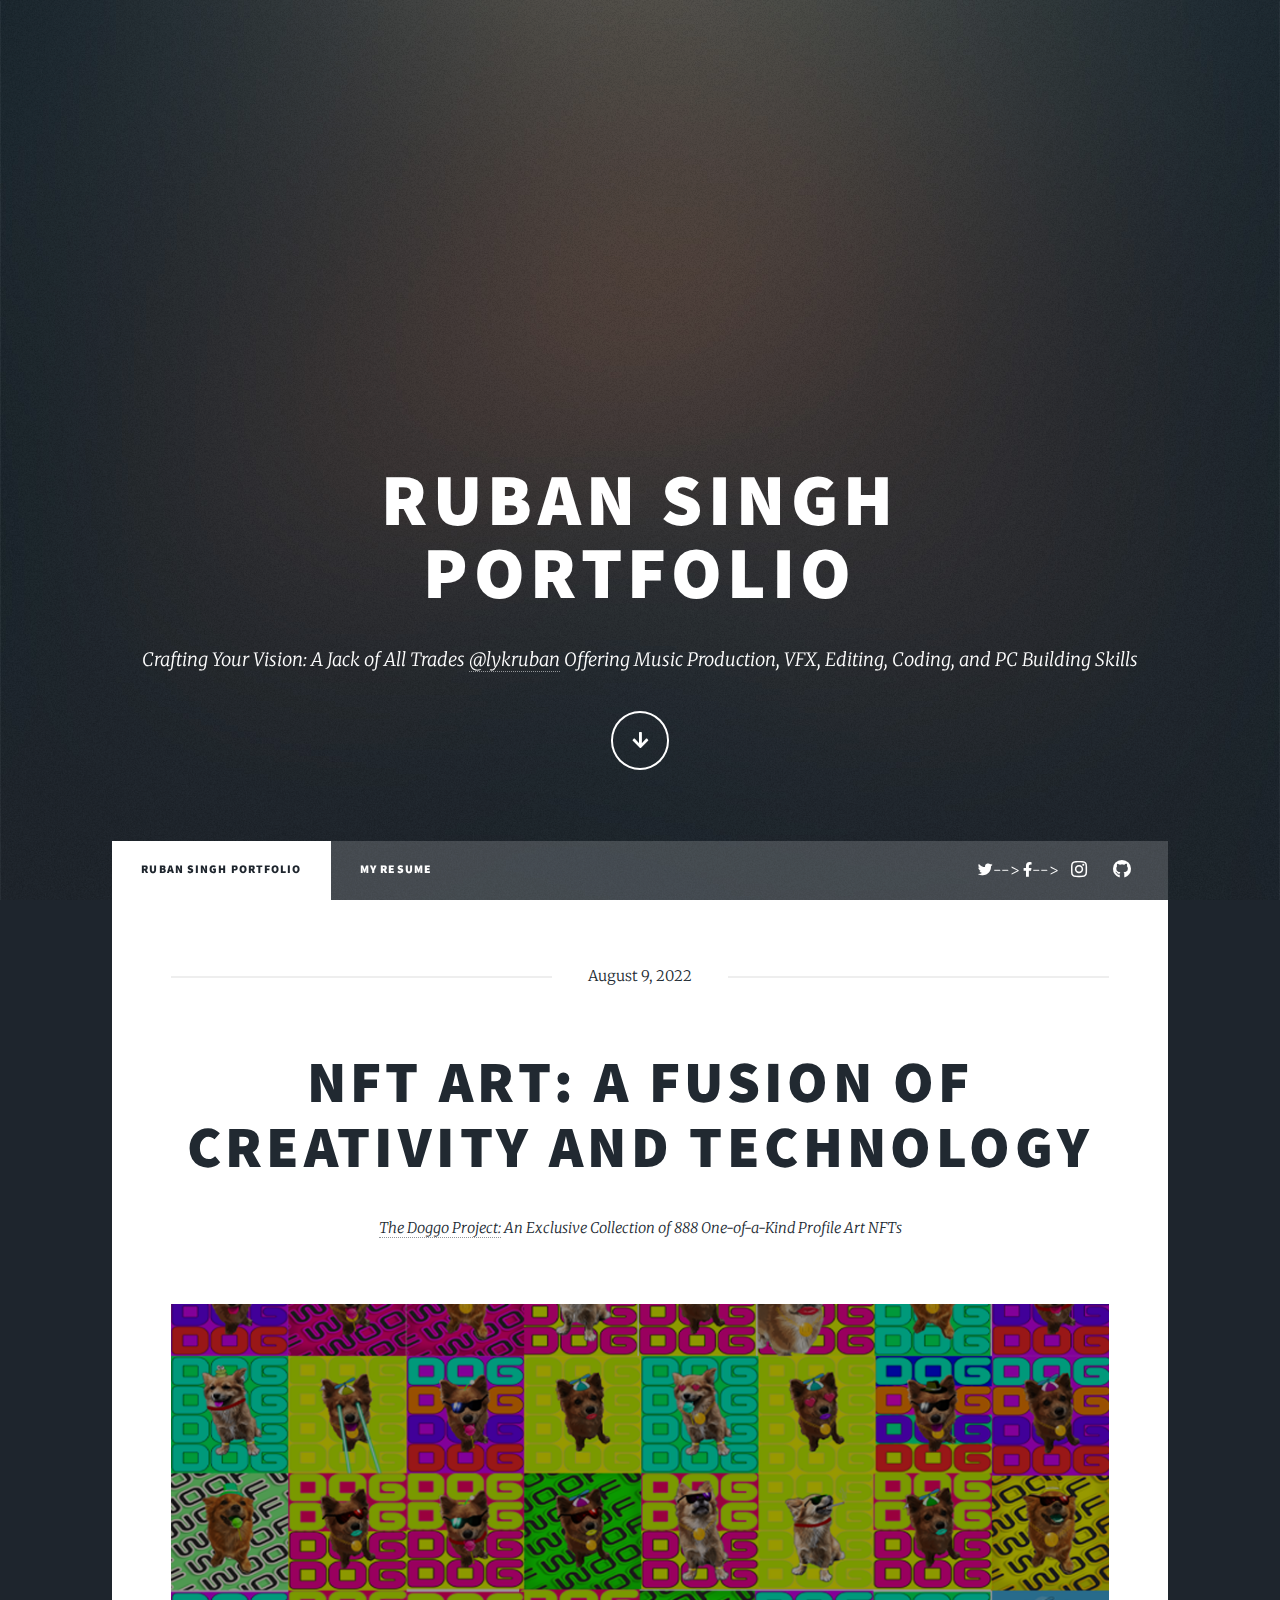
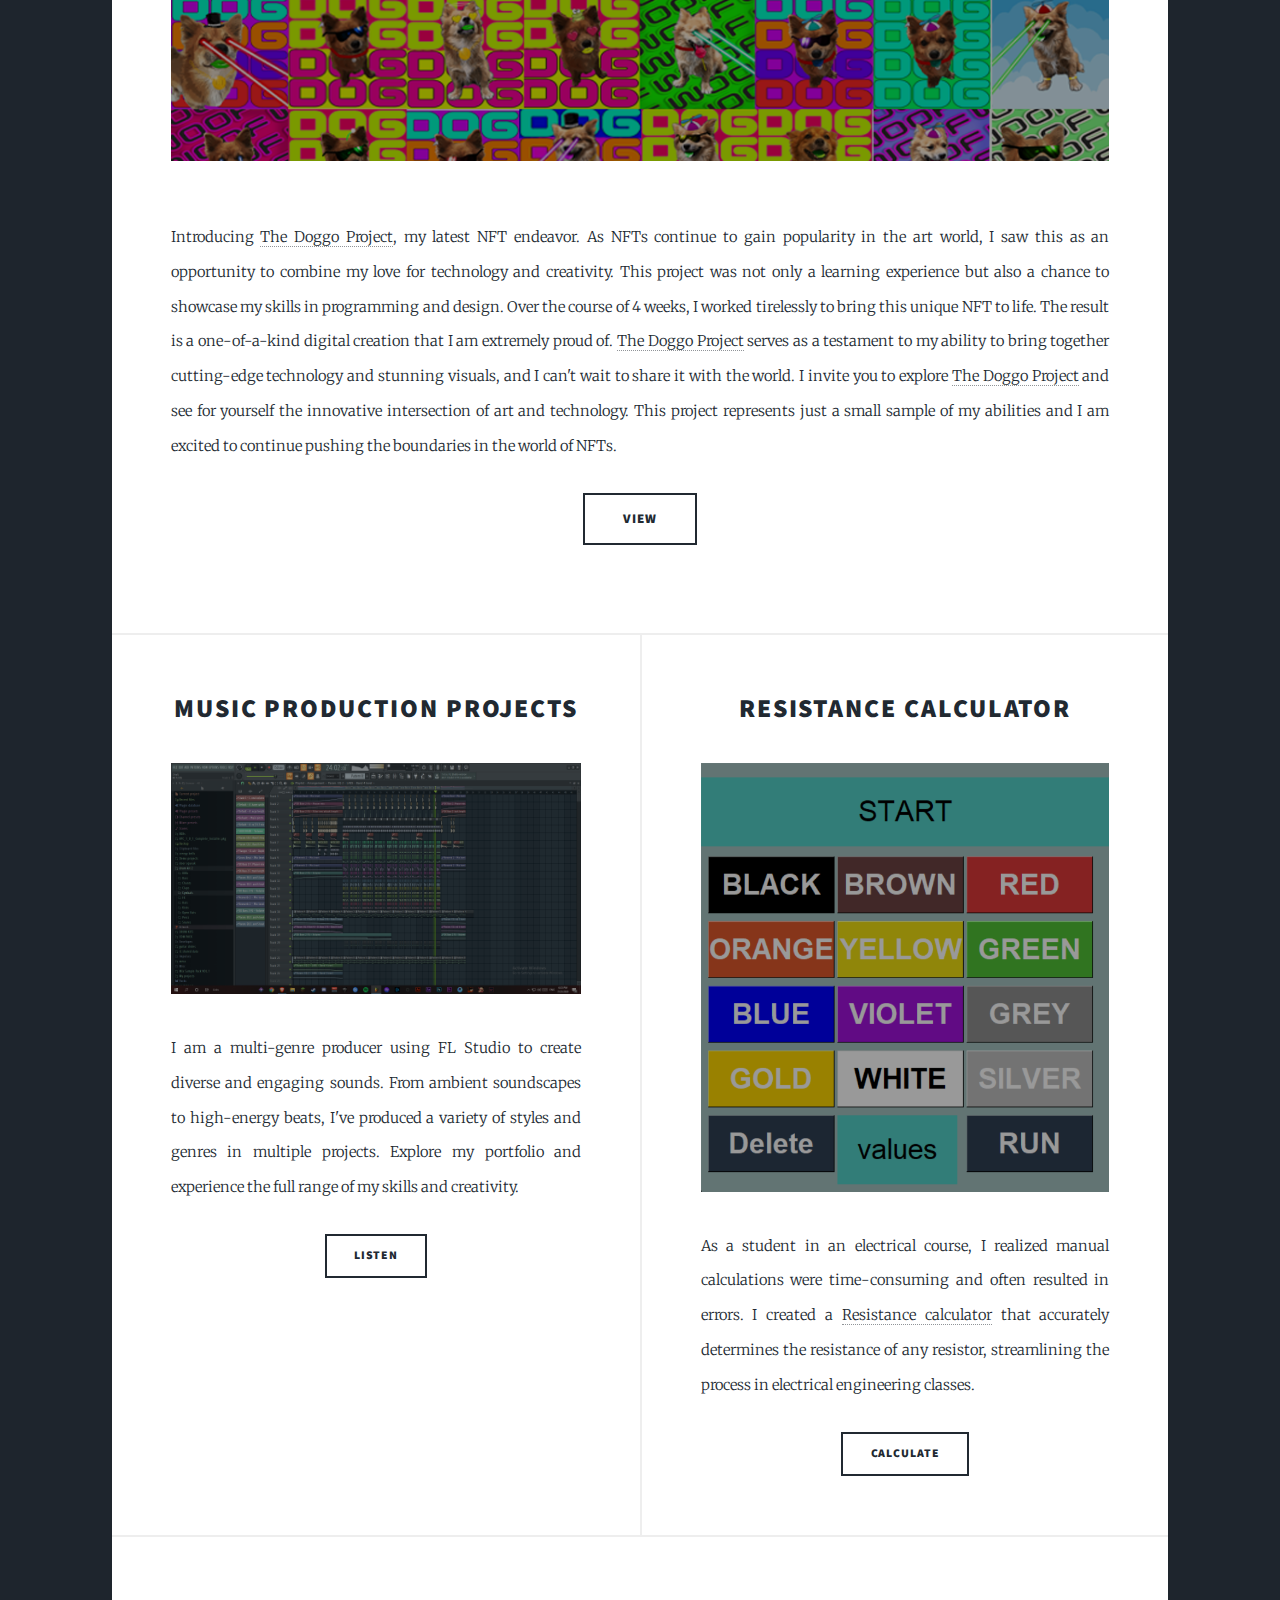
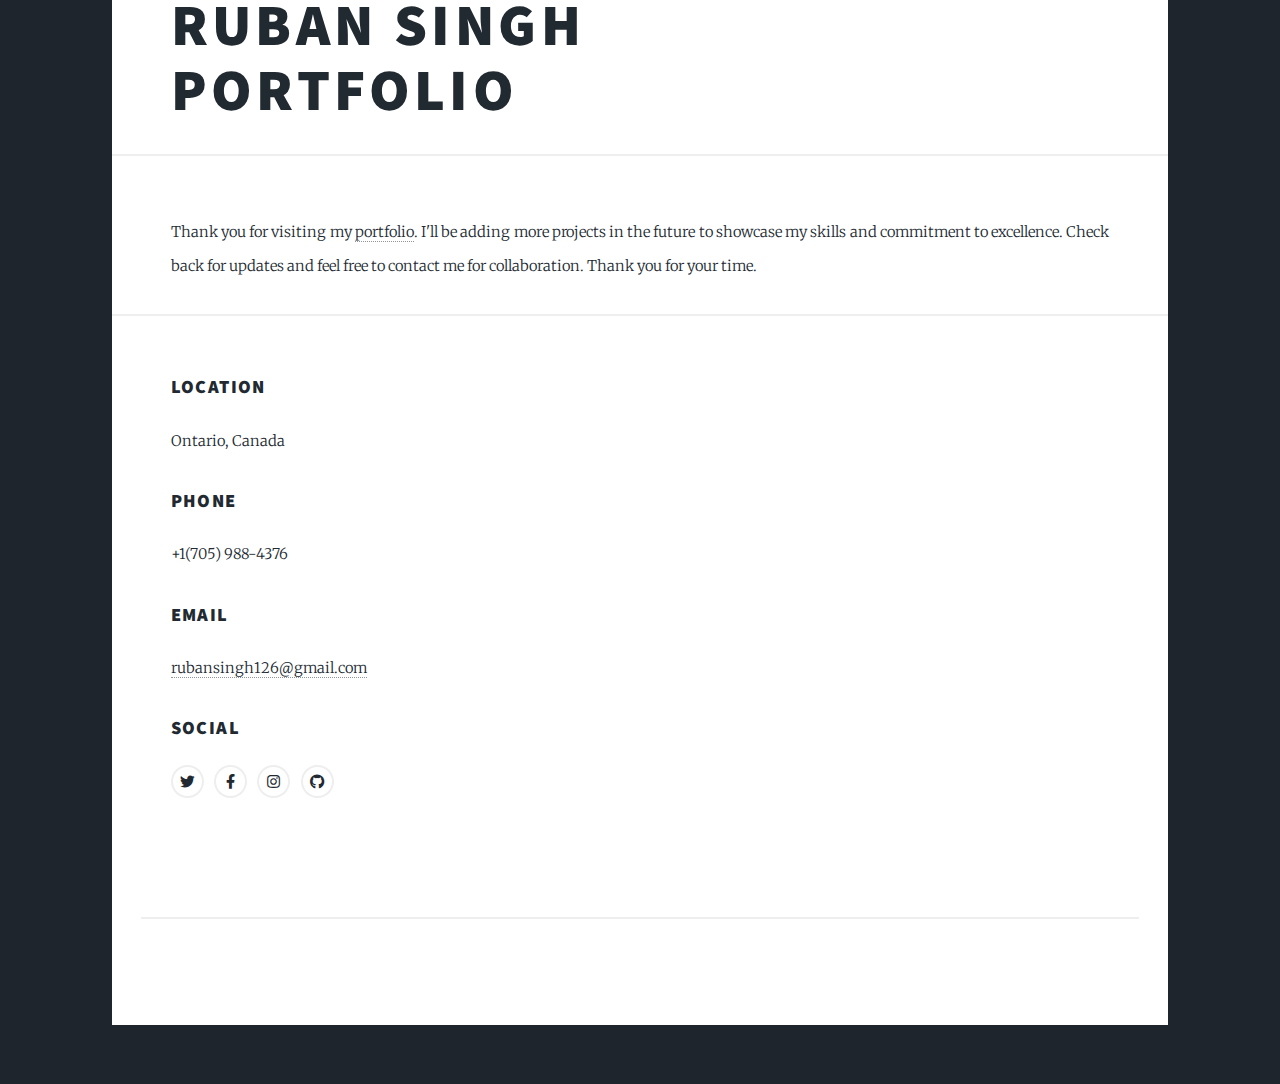
==== commit 69281793: "Update index.html" ====
--- a/index.html
+++ b/index.html
@@ -41,8 +41,8 @@
 							<li><a href="elements.html">Elements Reference</a></li>-->
 						</ul>
 						<ul class="icons">
-							<li><a href="#" class="icon brands fa-twitter"><span class="label">Twitter</span></a></li>
-							<li><a href="#" class="icon brands fa-facebook-f"><span class="label">Facebook</span></a></li>
+						<! --	<li><a href="#" class="icon brands fa-twitter"><span class="label">Twitter</span></a></li>-->
+						<! --	<li><a href="#" class="icon brands fa-facebook-f"><span class="label">Facebook</span></a></li>-->
 							<li><a href="https://www.instagram.com/lykruban" class="icon brands fa-instagram"><span class="label">Instagram</span></a></li>
 							<li><a href="https://github.com/lykruban" class="icon brands fa-github"><span class="label">GitHub</span></a></li>
 						</ul>
@@ -187,4 +187,4 @@
 			<script src="assets/js/main.js"></script>
 
 	</body>
-</html>+</html>
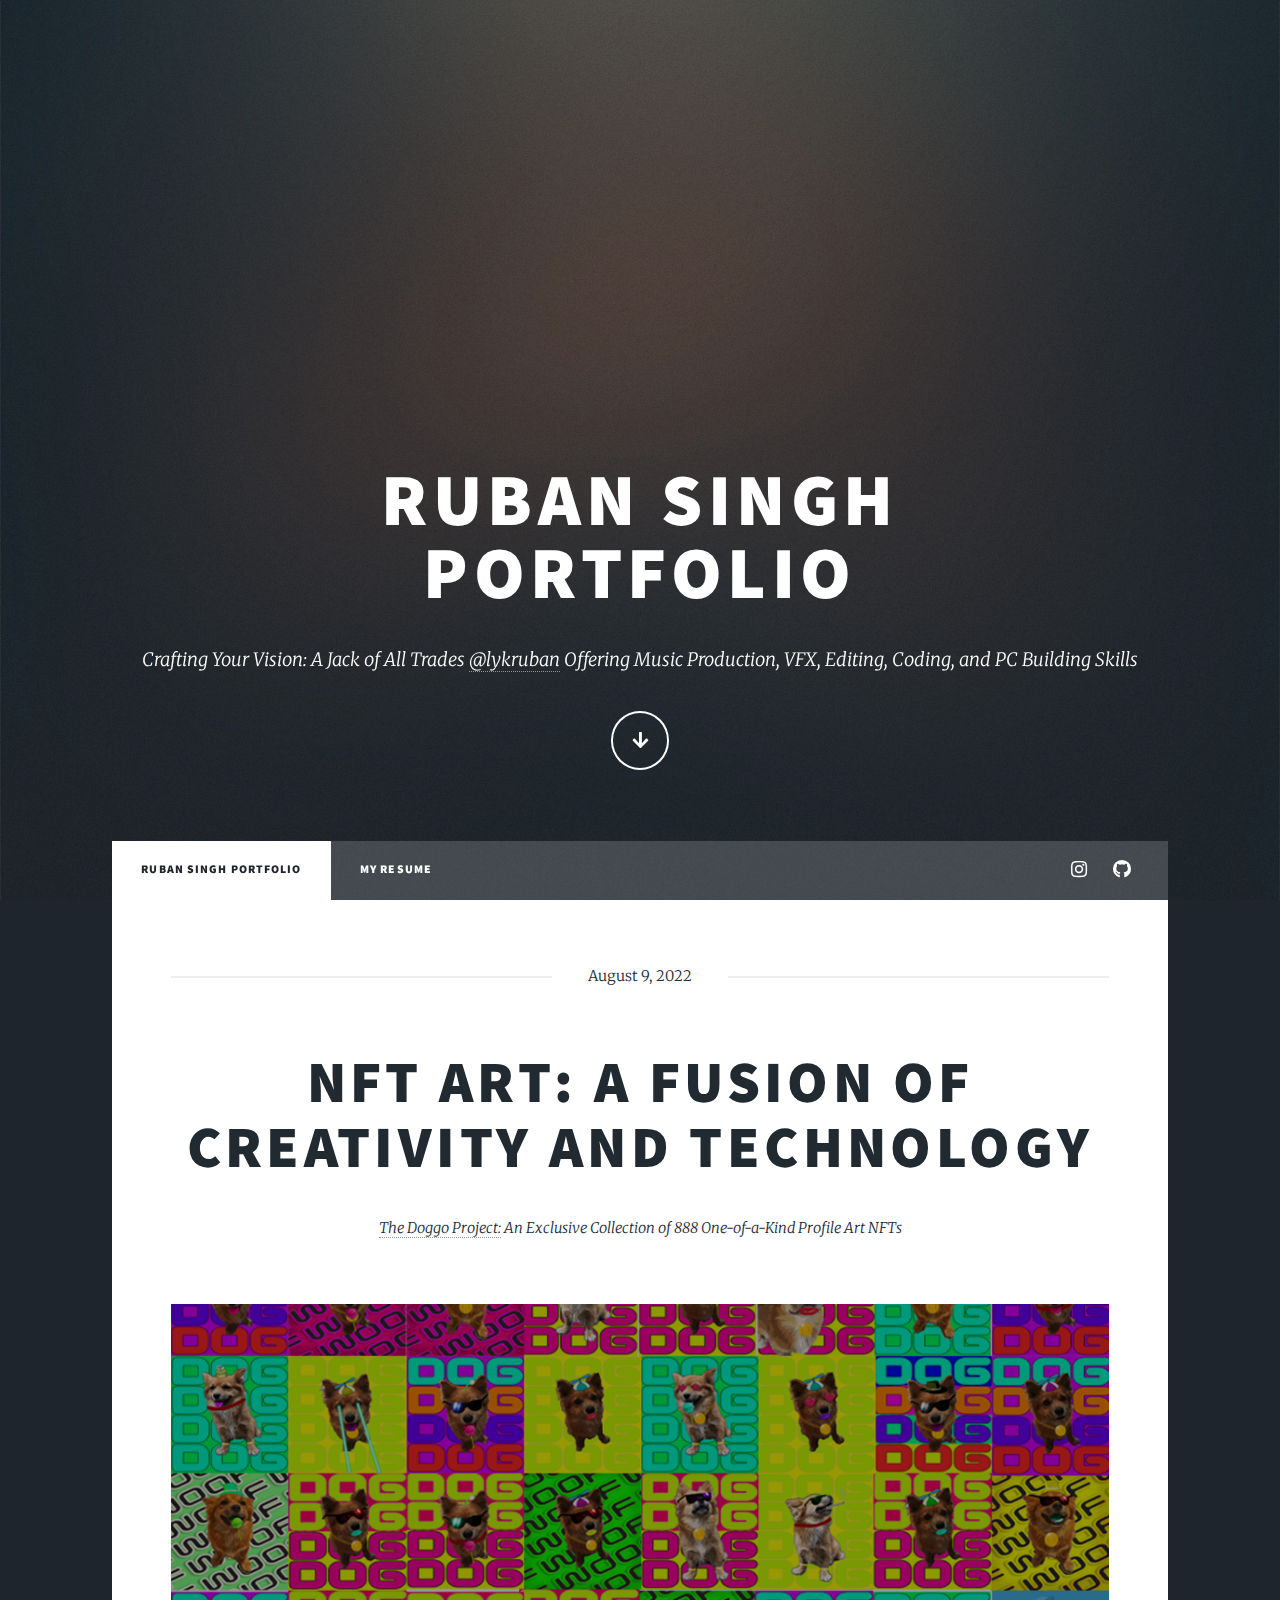
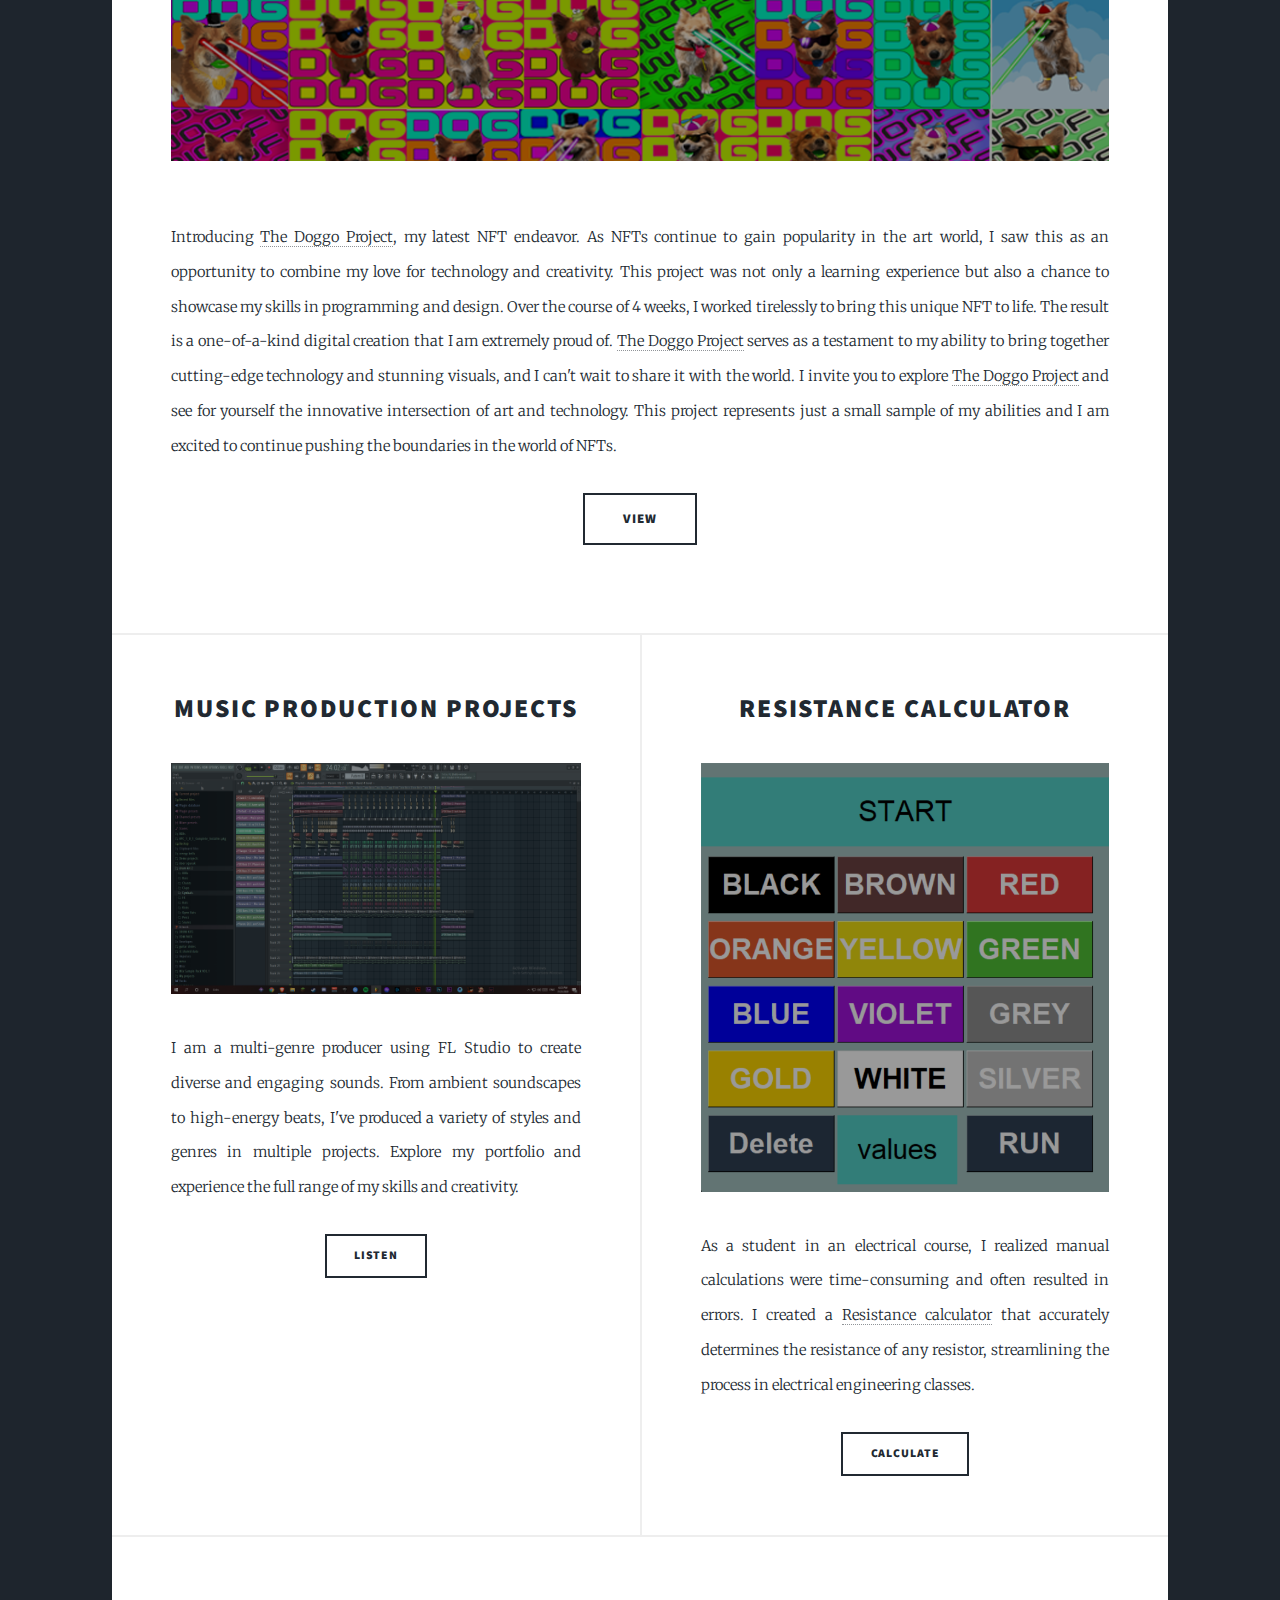
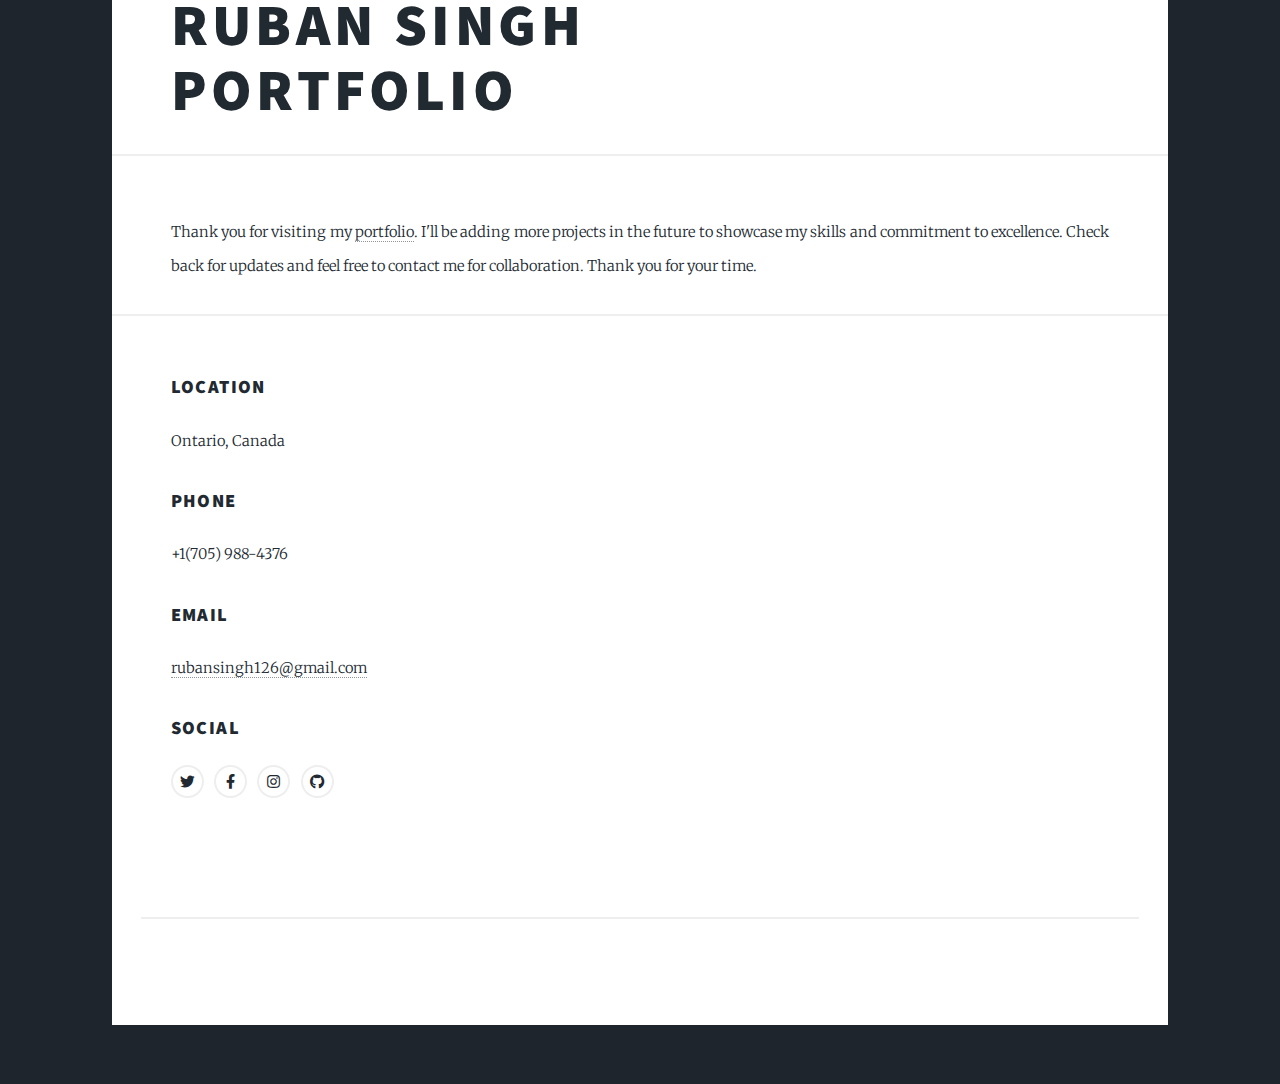
==== commit 5cdbb10f: "Update index.html" ====
--- a/index.html
+++ b/index.html
@@ -41,8 +41,6 @@
 							<li><a href="elements.html">Elements Reference</a></li>-->
 						</ul>
 						<ul class="icons">
-						<! --	<li><a href="#" class="icon brands fa-twitter"><span class="label">Twitter</span></a></li>-->
-						<! --	<li><a href="#" class="icon brands fa-facebook-f"><span class="label">Facebook</span></a></li>-->
 							<li><a href="https://www.instagram.com/lykruban" class="icon brands fa-instagram"><span class="label">Instagram</span></a></li>
 							<li><a href="https://github.com/lykruban" class="icon brands fa-github"><span class="label">GitHub</span></a></li>
 						</ul>
